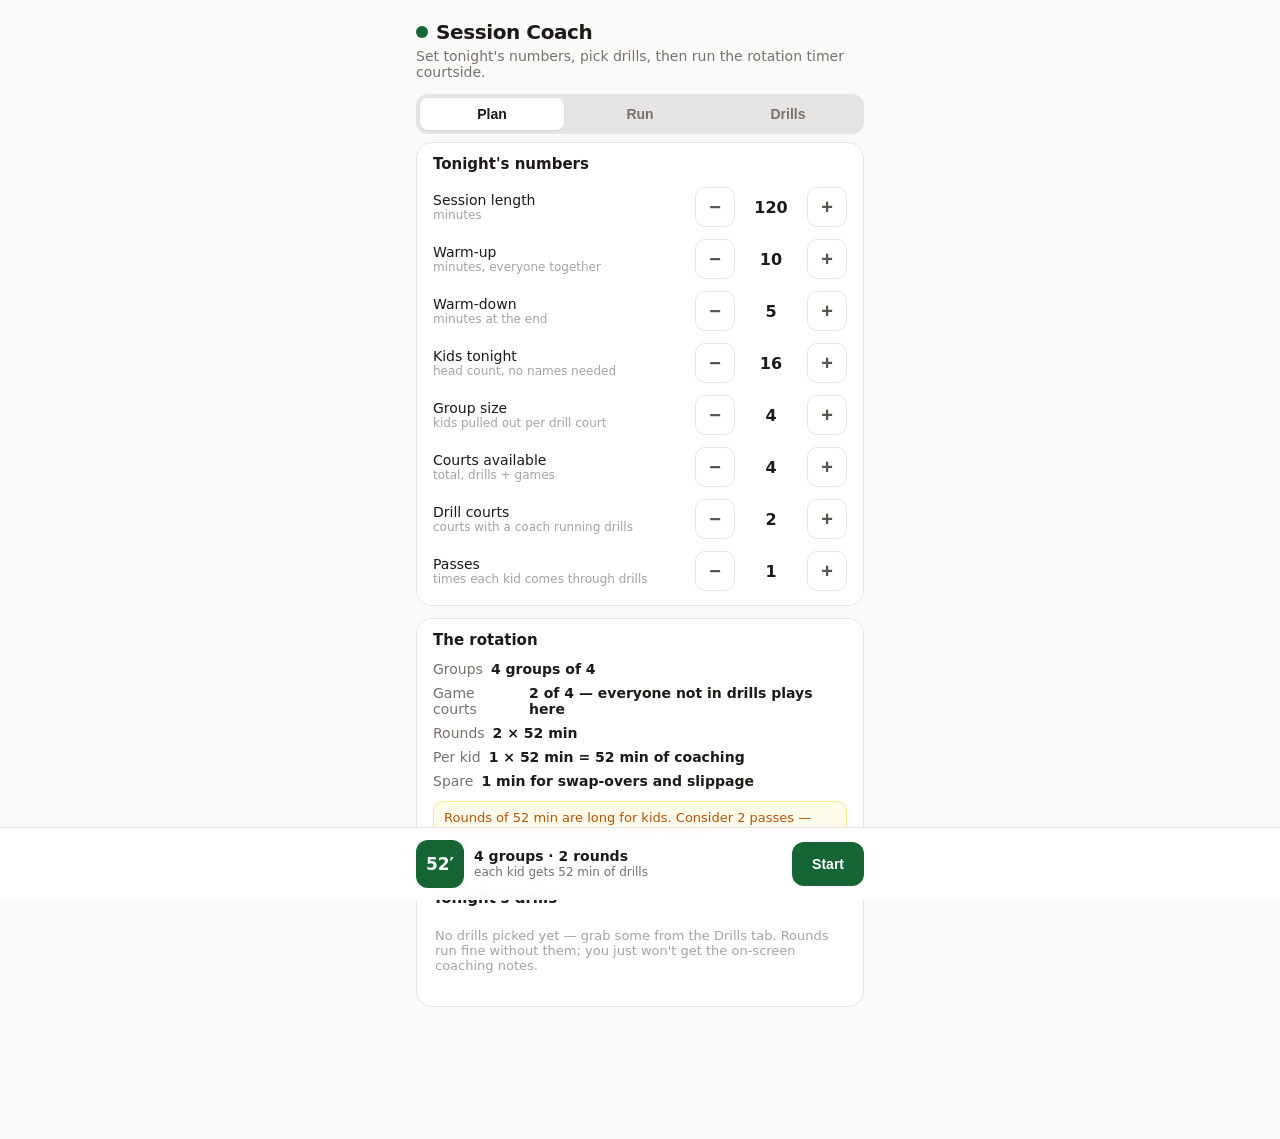
==== coach/index.html @ fec3f11e "Add Session Coach app for planning kids' sessions Rotation maths for pull-out drill courts (configur" ====
<!DOCTYPE html>
<html lang="en">
<head>
<meta charset="UTF-8">
<meta name="viewport" content="width=device-width, initial-scale=1, viewport-fit=cover">
<meta name="theme-color" content="#166534">
<meta name="robots" content="noindex">
<meta name="apple-mobile-web-app-capable" content="yes">
<meta name="mobile-web-app-capable" content="yes">
<meta name="apple-mobile-web-app-title" content="Coach">
<link rel="icon" href="data:image/svg+xml,%3Csvg xmlns='http://www.w3.org/2000/svg' viewBox='0 0 64 64'%3E%3Crect width='64' height='64' rx='14' fill='%23166534'/%3E%3Cpath d='M26 40 L15 12 Q32 4 49 12 L38 40 Q32 43 26 40 Z' fill='white'/%3E%3Cpath d='M29 39 L24 9 M35 39 L40 9' stroke='%23166534' stroke-width='3' fill='none'/%3E%3Crect x='24' y='44' width='16' height='11' rx='5.5' fill='white'/%3E%3C/svg%3E">
<title>Session Coach</title>
<style>
  :root {
    --accent: #166534;
    --bg: #fafaf9;
    --card: #ffffff;
    --line: #e7e5e4;
    --ink: #1c1917;
    --mut: #78716c;
    --faint: #f5f5f4;
  }
  * { box-sizing: border-box; -webkit-tap-highlight-color: transparent; }
  html, body { margin: 0; padding: 0; }
  body {
    background: var(--bg); color: var(--ink);
    font-family: ui-sans-serif, system-ui, -apple-system, "Segoe UI", Roboto, sans-serif;
    padding-bottom: calc(120px + env(safe-area-inset-bottom));
  }
  .wrap { max-width: 480px; margin: 0 auto; }
  header { padding: 20px 16px 8px; }
  h1 { font-size: 20px; font-weight: 700; letter-spacing: -0.02em; margin: 0; display: flex; align-items: center; gap: 8px; }
  h1 .dot { width: 12px; height: 12px; border-radius: 50%; background: var(--accent); }
  .back { margin-left: auto; font-size: 13px; font-weight: 600; color: var(--mut); text-decoration: none; border: 1px solid var(--line); background: #fff; border-radius: 999px; padding: 6px 12px; }
  header p { margin: 4px 0 0; font-size: 14px; color: var(--mut); }
  .tabs { position: sticky; top: 0; z-index: 10; background: var(--bg); padding: 6px 16px 8px; }
  .tabrow { display: grid; grid-template-columns: 1fr 1fr 1fr; gap: 4px; background: #e7e5e4; border-radius: 12px; padding: 4px; }
  .tabrow button { border: 0; background: transparent; padding: 8px; border-radius: 8px; font-size: 14px; font-weight: 600; color: var(--mut); cursor: pointer; }
  .tabrow button.on { background: #fff; color: var(--ink); box-shadow: 0 1px 2px rgba(0,0,0,.08); }
  main { padding: 0 16px; }
  .card { border: 1px solid var(--line); background: var(--card); border-radius: 16px; margin-bottom: 12px; overflow: hidden; }
  .card h2 { font-size: 15px; font-weight: 600; margin: 0; padding: 12px 16px 4px; }
  .steps { padding: 4px 8px 8px; }
  .step { display: flex; align-items: center; gap: 8px; padding: 6px 8px; }
  .step .lab { flex: 1; font-size: 14px; }
  .step .lab small { display: block; font-size: 12px; color: #a8a29e; }
  .step button { width: 40px; height: 40px; border: 1px solid var(--line); background: #fff; border-radius: 10px; font-size: 20px; font-weight: 600; color: #57534e; cursor: pointer; }
  .step button:active { background: var(--faint); }
  .step .val { width: 56px; text-align: center; font-size: 16px; font-weight: 700; font-variant-numeric: tabular-nums; }
  .summary { padding: 4px 16px 14px; }
  .summary .row { display: flex; gap: 8px; padding: 4px 0; font-size: 14px; align-items: baseline; }
  .summary .row span { color: var(--mut); }
  .summary .row b { font-weight: 600; }
  .summary .warn { margin-top: 8px; font-size: 13px; color: #b45309; background: #fffbeb; border: 1px solid #fde68a; border-radius: 10px; padding: 8px 10px; }
  .summary .bad { color: #dc2626; background: #fef2f2; border-color: #fecaca; }
  .tonight { padding: 4px 12px 12px; }
  .titem { display: flex; align-items: center; gap: 8px; border: 1px solid var(--line); border-radius: 12px; padding: 8px 10px; margin-bottom: 6px; background: #fff; }
  .titem .n { flex: 1; min-width: 0; font-size: 14px; font-weight: 500; white-space: nowrap; overflow: hidden; text-overflow: ellipsis; }
  .titem .n small { display: block; font-weight: 400; font-size: 12px; color: #a8a29e; }
  .titem button { width: 34px; height: 34px; border: 1px solid var(--line); background: #fff; border-radius: 8px; color: #57534e; font-size: 14px; cursor: pointer; }
  .titem button.x { color: #dc2626; border-color: #fecaca; }
  .thint { font-size: 13px; color: #a8a29e; padding: 0 6px 8px; }
  .chips { display: flex; gap: 6px; overflow-x: auto; padding: 2px 0 10px; scrollbar-width: none; }
  .chips::-webkit-scrollbar { display: none; }
  .chips button { flex: 0 0 auto; border: 1px solid var(--line); background: #fff; color: var(--mut); border-radius: 999px; padding: 6px 12px; font-size: 13px; font-weight: 600; cursor: pointer; white-space: nowrap; }
  .chips button.on { background: var(--ink); border-color: var(--ink); color: #fff; }
  .drill { border: 1px solid var(--line); background: #fff; border-radius: 16px; margin-bottom: 10px; overflow: hidden; }
  .dhead { display: flex; align-items: center; gap: 10px; padding: 12px; cursor: pointer; }
  .dhead .n { flex: 1; min-width: 0; }
  .dhead .n b { display: block; font-size: 15px; font-weight: 600; }
  .dhead .n small { font-size: 12px; color: #a8a29e; }
  .dhead .add { flex: 0 0 auto; border: 1px solid var(--line); background: #fff; color: #57534e; border-radius: 999px; padding: 7px 12px; font-size: 13px; font-weight: 600; cursor: pointer; }
  .dhead .add.in { background: var(--accent); border-color: var(--accent); color: #fff; }
  .dbody { border-top: 1px solid var(--faint); padding: 10px 14px 14px; font-size: 14px; line-height: 1.4; color: #44403c; }
  .dbody .sec { margin-top: 8px; }
  .dbody .sec b { display: block; font-size: 12px; text-transform: uppercase; letter-spacing: .04em; color: #a8a29e; margin-bottom: 2px; font-weight: 700; }
  .dbody ul { margin: 2px 0 0; padding-left: 18px; }
  .dbody li { margin: 2px 0; }
  .lv { display: inline-flex; gap: 4px; margin-left: 6px; vertical-align: 1px; }
  .lv i { font-style: normal; font-size: 10px; font-weight: 700; color: #fff; background: #a8a29e; border-radius: 4px; padding: 1px 4px; }
  .lv i.B { background: #0369a1; } .lv i.I { background: #b45309; } .lv i.S { background: #15803d; }
  .runcard { border: 1px solid var(--line); background: #fff; border-radius: 20px; padding: 20px 16px; text-align: center; margin-bottom: 12px; }
  .runcard .blab { font-size: 16px; font-weight: 700; }
  .runcard .bsub { font-size: 13px; color: var(--mut); margin-top: 2px; }
  .bigtime { font-size: 72px; font-weight: 700; letter-spacing: -0.03em; font-variant-numeric: tabular-nums; line-height: 1.1; margin: 8px 0 4px; }
  .bigtime.paused { color: #a8a29e; }
  .bigtime.low { color: #dc2626; }
  .bprog { font-size: 13px; color: #a8a29e; }
  .nextup { font-size: 13px; color: var(--mut); border-top: 1px solid var(--faint); margin-top: 12px; padding-top: 10px; }
  .nextup b { font-weight: 600; color: #44403c; }
  .empty { margin-top: 24px; border: 1px dashed #d6d3d1; background: #fff; border-radius: 16px; padding: 40px 16px; text-align: center; }
  .empty p { margin: 0; }
  .empty .b { font-weight: 600; color: #57534e; }
  .empty .s { font-size: 14px; color: #a8a29e; margin-top: 4px; }
  .barwrap { position: fixed; left: 0; right: 0; bottom: 0; z-index: 20; border-top: 1px solid var(--line); background: rgba(255,255,255,.96); backdrop-filter: blur(6px); padding-bottom: env(safe-area-inset-bottom); }
  .bar { max-width: 480px; margin: 0 auto; display: flex; align-items: center; gap: 10px; padding: 12px 16px; }
  .gchip { min-width: 48px; height: 48px; border-radius: 12px; color: #fff; font-size: 17px; font-weight: 700; display: flex; align-items: center; justify-content: center; flex: 0 0 auto; background: #d6d3d1; padding: 0 6px; font-variant-numeric: tabular-nums; }
  .meta { line-height: 1.2; flex: 1; min-width: 0; }
  .meta .l1 { font-size: 14px; font-weight: 600; white-space: nowrap; overflow: hidden; text-overflow: ellipsis; }
  .meta .l2 { font-size: 12px; color: var(--mut); white-space: nowrap; overflow: hidden; text-overflow: ellipsis; }
  .btn { border: 0; border-radius: 12px; font-weight: 700; cursor: pointer; }
  .go { background: var(--accent); color: #fff; padding: 14px 20px; font-size: 14px; flex: 0 0 auto; }
  .go:disabled { opacity: .4; }
  .ctl { border: 1px solid var(--line); background: #fff; color: #57534e; padding: 13px 12px; font-size: 14px; font-weight: 600; flex: 0 0 auto; }
  .ctl.end { color: #dc2626; border-color: #fecaca; }
  .toast { position: fixed; left: 50%; top: 64px; transform: translateX(-50%); background: #1c1917; color: #fff; padding: 8px 16px; border-radius: 999px; font-size: 14px; font-weight: 500; box-shadow: 0 6px 20px rgba(0,0,0,.25); z-index: 30; opacity: 0; transition: opacity .2s; pointer-events: none; }
  .toast.show { opacity: 1; }
  .hidden { display: none !important; }
  @media (prefers-reduced-motion: reduce) { * { transition: none !important; } }
</style>
</head>
<body>
<div class="wrap">
  <header>
    <h1><span class="dot"></span>Session Coach<a class="back hidden" id="backlink" href="../">All apps</a></h1>
    <p>Set tonight's numbers, pick drills, then run the rotation timer courtside.</p>
  </header>

  <div class="tabs">
    <div class="tabrow">
      <button id="tab-plan" class="on" onclick="setTab('plan')">Plan</button>
      <button id="tab-run" onclick="setTab('run')">Run</button>
      <button id="tab-drills" onclick="setTab('drills')">Drills</button>
    </div>
  </div>

  <main id="view-plan">
    <section class="card">
      <h2>Tonight's numbers</h2>
      <div class="steps" id="steps"></div>
    </section>
    <section class="card">
      <h2>The rotation</h2>
      <div class="summary" id="summary"></div>
    </section>
    <section class="card">
      <h2>Tonight's drills</h2>
      <div class="tonight" id="tonight"></div>
    </section>
  </main>

  <main id="view-run" class="hidden"></main>

  <main id="view-drills" class="hidden">
    <div class="chips" id="catchips"></div>
    <div class="chips" id="lvchips"></div>
    <div id="drilllist"></div>
  </main>
</div>

<div class="barwrap"><div class="bar" id="bar"></div></div>
<div class="toast" id="toast"></div>

<script>
// The routine this app plans: some courts are "drill courts" where a coach
// pulls a small group out for focused work; everyone else free-plays on the
// remaining "game courts". Groups rotate through the drill courts until every
// kid has been coached, with warm-up/warm-down bookending the session.
const CATS = {
  warmup: "Warm-up", footwork: "Footwork", strokes: "Strokes",
  net: "Net", serve: "Serving", games: "Games", fun: "Fun"
};
const LEVELS = { B: "Beginner", I: "Improver", S: "Strong" };

// Drill library. min = suggested minutes with one group; lv = which levels it
// suits. Every drill carries an easier/harder variation so the same drill can
// run for a weaker or stronger group — that's the mixed-levels strategy.
const DRILLS = [
  { key:"lines", name:"Court-line runs", cat:"warmup", lv:["B","I","S"], min:5, need:"Nothing",
    setup:"Everyone on the back line, facing the net.",
    run:"Coach calls a line — 'short service line!', 'net!' — kids chassé to touch it and return. Keep the calls coming for 3–4 minutes.",
    pts:["Side-steps, not crossed feet","Stay low with knees bent","Touch the line with your hand"],
    easier:"Jog instead of chassé.", harder:"Racquet in hand; finish every run with a shadow lunge." },
  { key:"scramble", name:"Shuttle scramble", cat:"warmup", lv:["B","I"], min:5, need:"20+ shuttles, one hoop or box per team",
    setup:"Scatter shuttles over the court. Teams of 3–4 in the corners, each with a hoop.",
    run:"On go, kids fetch one shuttle at a time back to their hoop. Most shuttles when the court is empty wins.",
    pts:["Bend the knees to pick up, don't stoop","Quick small steps","Heads up — don't collide"],
    easier:"Fast walking only.", harder:"Carry each shuttle back balanced on the racquet face." },
  { key:"mirror", name:"Mirror moves", cat:"warmup", lv:["B","I","S"], min:5, need:"Nothing",
    setup:"Pairs face each other a couple of metres apart.",
    run:"The leader chassés, lunges and jumps around their space; the partner mirrors everything. 30 seconds, then swap.",
    pts:["Split-step before each move","Stay on the toes","Racquet arm up as if ready"],
    easier:"Side-to-side steps only.", harder:"Add jump-smash and dive-lunge shadows." },
  { key:"keepup", name:"Racquet keep-ups", cat:"warmup", lv:["B","I"], min:4, need:"Shuttle and racquet each",
    setup:"A shuttle and racquet per kid, spread out anywhere.",
    run:"How many keep-ups in 60 seconds? Two attempts, best score counts.",
    pts:["Flat strings facing the ceiling","Soft taps, not hits","Move the feet under the shuttle"],
    easier:"Use a balloon.", harder:"Alternate forehand and backhand faces every tap." },
  { key:"coachsays", name:"Coach says", cat:"warmup", lv:["B"], min:5, need:"Nothing",
    setup:"Everyone spread out facing the coach.",
    run:"Simon-says with badminton actions: split-step, lunge, chassé left, jump-smash shadow. No 'coach says' — anyone who moves is out for 5 star jumps.",
    pts:["Demand quality actions, not token ones","Speed up the calls as they warm up"],
    easier:"No eliminations — just play.", harder:"Chain two actions per call: 'split-step then lunge left'." },

  { key:"corners", name:"Six-corner shadow", cat:"footwork", lv:["I","S"], min:8, need:"Nothing",
    setup:"One kid per half-court standing at their base; coach at the net facing them.",
    run:"Coach points to a corner; kids split-step, travel, shadow the shot and recover to base. Work 30–40 seconds, rest while the next pair goes.",
    pts:["Split-step the moment the coach points","Lunge with the racquet-side leg","Get back to base before the next point"],
    easier:"Front two and back two corners only.", harder:"Faster calls, and a full racquet swing at every corner." },
  { key:"fan", name:"Shuttle fan runs", cat:"footwork", lv:["B","I","S"], min:8, need:"5 shuttles per kid going",
    setup:"Five shuttles spread along the net; kid starts on the back line, centre.",
    run:"Run in, bring one shuttle back to the back line at a time. Time each kid; rest between turns while others go.",
    pts:["Low pick-up with bent knees","Push off hard out of the turn","Pace it — don't die at shuttle three"],
    easier:"Three shuttles.", harder:"Carry each shuttle on the racquet face." },
  { key:"splitstep", name:"Split-step reaction", cat:"footwork", lv:["B","I","S"], min:6, need:"Nothing",
    setup:"Kids in a line along the service line facing the coach.",
    run:"Coach claps, then points left, right or forward. Kids split-step on the clap and push off in the pointed direction, then recover.",
    pts:["Land toes-first with a wide base","Push off the outside foot","Small hop, not a big jump"],
    easier:"Longer pause between clap and point.", harder:"Point a second direction before they finish recovering." },

  { key:"lift", name:"Lunge and lift", cat:"strokes", lv:["B","I"], min:8, need:"Box of shuttles",
    setup:"Coach at the net with shuttles; kid starts mid-court.",
    run:"Coach hand-feeds low at the net; kid lunges, lifts high to the back tram and recovers to base. 8 feeds each, then rotate the group.",
    pts:["Reach with the racquet-side leg","Long swing from knee height up","Recover to base after every shot"],
    easier:"Kid starts closer to the net; feed slower.", harder:"Alternate forehand and backhand net corners." },
  { key:"clear", name:"Overhead clear from feed", cat:"strokes", lv:["I","S"], min:8, need:"Shuttles, 2 cones for the target zone",
    setup:"Coach feeds high from mid-court; kid waits at the back. Cone off a back-tram target zone on the far side.",
    run:"Kid clears each feed into the target zone. 8 each, rotate, count zone hits out loud.",
    pts:["Turn side-on, non-racquet arm up","Hit it high and in front of you","Full follow-through"],
    easier:"Shorter hand feed, target is anywhere past the doubles service line.", harder:"Alternate straight and cross-court clears." },
  { key:"drop", name:"Clear–drop ladder", cat:"strokes", lv:["I","S"], min:8, need:"Shuttles, cones in the front court",
    setup:"Coach feeds high serves; cones mark a front-court target either side.",
    run:"Kid alternates a clear then a drop shot at the cones. 8 feeds each, rotate.",
    pts:["Same preparation for both shots","Slow the strings for the drop","Drop travels down, not flat"],
    easier:"All drops, no alternating.", harder:"Coach calls 'clear' or 'drop' late, after the feed is up." },
  { key:"smash", name:"Smash from feed", cat:"strokes", lv:["I","S"], min:8, need:"Shuttles, 2 cones mid-court",
    setup:"Coach feeds a high mid-court feed; two cones mark the smash target corridor.",
    run:"Kid smashes each feed between the cones, then resets to ready position. 6 each, rotate often — smashing is tiring.",
    pts:["Contact in front of the body","Hit down steeply, not far","Snap and follow through, then racquet back up"],
    easier:"Standing smash from a close, friendly feed.", harder:"Smash, then sprint in to kill a second feed at the net." },
  { key:"drive", name:"Drive rally pairs", cat:"strokes", lv:["I","S"], min:6, need:"A shuttle per pair",
    setup:"Pairs face each other mid-court across the net.",
    run:"Keep a flat drive rally going as long as possible. Best streak out of three attempts wins.",
    pts:["Racquet up between every shot","Short, punchy swing","Strings facing where you want it to go"],
    easier:"Allow a gentle arc over the net.", harder:"Backhand drives only." },

  { key:"hairpin", name:"Tight net shots", cat:"net", lv:["B","I","S"], min:7, need:"Box of shuttles",
    setup:"Kid in the front court; coach feeds loose net shots from the other side.",
    run:"Kid steps in and plays a tight hairpin back over. Score a point if it lands inside the service line. 8 each, rotate.",
    pts:["Relaxed grip, strings slide under the shuttle","Take it as early and high as you can","Lunge in, don't stand and reach"],
    easier:"Let them catch the shuttle on the strings and place it over.", harder:"Alternate straight and cross-court net shots." },
  { key:"netkill", name:"Net-kill reaction", cat:"net", lv:["I","S"], min:6, need:"Box of shuttles",
    setup:"Kid at the net, racquet up; coach flicks loose feeds just above the tape.",
    run:"Kid taps each one down for a kill. 8 each, rotate.",
    pts:["Racquet up before the feed comes","Short tap, no backswing","Don't touch the net — control the follow-through"],
    easier:"Higher, slower feeds.", harder:"Mix in one tight feed that must be hairpinned instead of killed — they have to read it." },
  { key:"triangle", name:"Drop–net–lift triangle", cat:"net", lv:["S"], min:8, need:"A shuttle per pair",
    setup:"Two kids per half-court, one either side of the net.",
    run:"Fixed pattern: A lifts, B drops, A plays a net shot, B lifts, and it repeats the other way. Keep the pattern alive as long as possible.",
    pts:["Recover between every shot","Quality beats speed — keep the pattern alive","Tight net shots, deep lifts"],
    easier:"Coach plays one side of the pattern.", harder:"After six shots the rally goes open — play the point out." },

  { key:"lowserve", name:"Low serve targets", cat:"serve", lv:["B","I","S"], min:7, need:"Shuttles, hoops or cones",
    setup:"Hoops just beyond the short service line in each box.",
    run:"10 backhand low serves each at the hoops. Count hits; rotate servers and shuttle collectors.",
    pts:["Contact below the waist","Push the shuttle, don't hit it","Skim the tape — low beats accurate"],
    easier:"Bigger target zone, forehand serve allowed.", harder:"Coach holds a racquet a hand above the tape — serve under it." },
  { key:"highserve", name:"High serve boxes", cat:"serve", lv:["B","I"], min:7, need:"Shuttles, cones for back boxes",
    setup:"Cone off target boxes in the back trams diagonally opposite the server.",
    run:"10 forehand high serves each into the box. Count hits; rotate.",
    pts:["Relaxed, long swing","Weight moves back foot to front","Shuttle should fall steeply, near the back line"],
    easier:"Target is anywhere behind the doubles service line.", harder:"Back tram only, and alternate which box." },
  { key:"servepressure", name:"Serve and return pressure", cat:"serve", lv:["S"], min:8, need:"Shuttles",
    setup:"Server vs returner on a half-court.",
    run:"Server serves low; returner attacks it; play the point out to a maximum of three shots. Five serves, then swap roles.",
    pts:["Server: mix in the occasional flick to keep them honest","Returner: racquet up, take the serve early","First three shots decide most rallies"],
    easier:"Cooperative returns, no point played.", harder:"Full rally, point counts, first to 5." },

  { key:"kotc", name:"King of the court 2v2", cat:"games", lv:["B","I","S"], min:10, need:"Shuttles",
    setup:"Two pairs on the drill court; coach feeds from the side.",
    run:"Coach feeds a rally in; play the point. Winning pair stays, coach gives the next feed. First pair to 5 points, then re-mix the pairs.",
    pts:["Give each game one focus: 'serve low', 'cover your partner'","Feed to the weaker side sometimes — everyone hits"],
    easier:"Coach feeds friendly, high feeds.", harder:"Losing pair does the next feed as a proper low serve." },
  { key:"attackdef", name:"Attack vs defence 2v2", cat:"games", lv:["I","S"], min:10, need:"Shuttles",
    setup:"One pair attacks, one defends, on the drill court.",
    run:"Attackers may only hit downward or flat; defenders may only lift and block. Coach feeds a lift to start each rally. Swap roles after 5 rallies.",
    pts:["Defenders: low base, wide stance, racquet in front","Attackers: hit steep, not hard","Attackers stay front-and-back, defenders side-by-side"],
    easier:"Attackers start closer to the net; softer feeds.", harder:"A defensive winner counts double." },
  { key:"halfsingles", name:"Half-court singles ladder", cat:"games", lv:["I","S"], min:10, need:"Shuttles",
    setup:"Split the drill court down the middle: two half-court singles games side by side.",
    run:"First to 5. Winners play each other, losers play each other, repeat.",
    pts:["Half-court rewards length — clear deep, drop short","Recover to base between shots"],
    easier:"Rally to 3; serve anywhere.", harder:"Clears and drops only — no smashing on a half court." },
  { key:"targets", name:"Target zone doubles", cat:"games", lv:["B","I","S"], min:10, need:"Shuttles, cones",
    setup:"Normal 2v2 on the drill court, back tram coned off as the bonus zone.",
    run:"Normal scoring, but a shuttle landing in the bonus zone scores 2. First to 7.",
    pts:["Rewards length without saying 'hit it deeper'","Call the bonus shots loudly — kids chase them"],
    easier:"Anywhere behind the doubles service line counts.", harder:"Net kills also score 2 — length or kill, nothing in between." },

  { key:"battleship", name:"Shuttle battleship", cat:"fun", lv:["B","I"], min:8, need:"8 shuttle tubes or tall cones, shuttles",
    setup:"Each team stands 4 tubes upright on their back tram — their ships.",
    run:"Teams take turns serving high; knock over all the enemy ships to win.",
    pts:["It's high-serve practice in disguise — long relaxed swing","Serve from behind the service line, proper technique or it doesn't count"],
    easier:"Throw the shuttle instead of serving.", harder:"Must serve from inside the service box, backhand serves score double." },
  { key:"aroundworld", name:"Around the world", cat:"fun", lv:["B","I","S"], min:8, need:"Box of shuttles",
    setup:"Kids queue at one side; coach feeds from the other side of the net.",
    run:"Each kid hits one shot then sprints to the back of the queue. Miss and you lose a life; three lives each, last kid standing wins.",
    pts:["Get back in the queue fast — the drill punishes ball-watching","Watch the feed early, split-step before it"],
    easier:"Friendly feeds, unlimited lives, just keep it flowing.", harder:"Two shuttles in play at once." }
];

const SETKEY = "badminton-coach-settings-v1";
const PLANKEY = "badminton-coach-plan-v1";
const RUNKEY = "badminton-coach-run-v1";

// S = the numbers the maths runs on. Steppers below edit these.
const DEFAULTS = { len:120, wu:10, wd:5, kids:16, group:4, courts:4, coached:2, passes:1 };
const FIELDS = [
  { k:"len", lab:"Session length", sub:"minutes", step:5, min:30, max:240 },
  { k:"wu", lab:"Warm-up", sub:"minutes, everyone together", step:5, min:0, max:30 },
  { k:"wd", lab:"Warm-down", sub:"minutes at the end", step:5, min:0, max:30 },
  { k:"kids", lab:"Kids tonight", sub:"head count, no names needed", step:1, min:2, max:60 },
  { k:"group", lab:"Group size", sub:"kids pulled out per drill court", step:1, min:2, max:8 },
  { k:"courts", lab:"Courts available", sub:"total, drills + games", step:1, min:1, max:8 },
  { k:"coached", lab:"Drill courts", sub:"courts with a coach running drills", step:1, min:1, max:6 },
  { k:"passes", lab:"Passes", sub:"times each kid comes through drills", step:1, min:1, max:4 }
];

let S = { ...DEFAULTS };
try { const s = JSON.parse(localStorage.getItem(SETKEY)); if (s && typeof s === "object") FIELDS.forEach(f => { if (Number.isInteger(s[f.k])) S[f.k] = Math.min(f.max, Math.max(f.min, s[f.k])); }); } catch {}
let plan = [];
try { const p = JSON.parse(localStorage.getItem(PLANKEY)); if (Array.isArray(p)) plan = p.filter(k => DRILLS.some(d => d.key === k)); } catch {}
let run = null;          // { tl:[{label,sub,mins,drill}], i, endsAt, paused, remaining }
let catFilter = "all", lvFilter = "all", expandedDrill = null;
let audio = null, wakeLock = null;

function persistS() { try { localStorage.setItem(SETKEY, JSON.stringify(S)); } catch {} }
function persistPlan() { try { localStorage.setItem(PLANKEY, JSON.stringify(plan)); } catch {} }
function persistRun() { try { run ? localStorage.setItem(RUNKEY, JSON.stringify(run)) : localStorage.removeItem(RUNKEY); } catch {} }
function toast(msg) {
  const t = document.getElementById("toast");
  t.textContent = msg; t.classList.add("show");
  clearTimeout(toast._t); toast._t = setTimeout(() => t.classList.remove("show"), 1600);
}

// The rotation maths. Everything on the Plan tab derives from this.
function calc() {
  const groups = Math.ceil(S.kids / S.group);
  const lastGroup = S.kids - (groups - 1) * S.group;
  const roundsPerPass = Math.ceil(groups / Math.min(S.coached, groups));
  const totalRounds = roundsPerPass * S.passes;
  const drillTime = S.len - S.wu - S.wd;
  const slot = Math.floor(drillTime / totalRounds);
  const spare = drillTime - slot * totalRounds;
  const lastRoundCourts = groups - (roundsPerPass - 1) * Math.min(S.coached, groups);
  return { groups, lastGroup, roundsPerPass, totalRounds, drillTime, slot, spare, lastRoundCourts,
           valid: drillTime > 0 && slot >= 1 };
}

function setTab(tab) {
  ["plan","run","drills"].forEach(t => {
    document.getElementById("tab-"+t).classList.toggle("on", t===tab);
    document.getElementById("view-"+t).classList.toggle("hidden", t!==tab);
  });
  setTab.current = tab;
  if (tab === "plan") renderPlan();
  if (tab === "run") renderRun();
  if (tab === "drills") renderDrills();
  renderBar();
}
setTab.current = "plan";

function adjust(k, dir) {
  const f = FIELDS.find(x => x.k === k);
  S[k] = Math.min(f.max, Math.max(f.min, S[k] + dir * f.step));
  // Can't coach on more courts than exist.
  if (S.coached > S.courts) S.coached = S.courts;
  persistS(); renderPlan(); renderBar();
}

function renderPlan() {
  document.getElementById("steps").innerHTML = FIELDS.map(f => `
    <div class="step">
      <div class="lab">${f.lab}<small>${f.sub}</small></div>
      <button onclick="adjust('${f.k}',-1)" aria-label="decrease">−</button>
      <div class="val">${S[f.k]}</div>
      <button onclick="adjust('${f.k}',1)" aria-label="increase">+</button>
    </div>`).join("");

  const c = calc();
  const groupsTxt = c.lastGroup === S.group || c.groups === 1
    ? `${c.groups} group${c.groups===1?"":"s"} of ${Math.min(S.group, S.kids)}`
    : `${c.groups} groups of ${S.group} (last one has ${c.lastGroup})`;
  const rows = [
    ["Groups", groupsTxt],
    ["Game courts", `${Math.max(0, S.courts - S.coached)} of ${S.courts} — everyone not in drills plays here`],
    ["Rounds", `${c.totalRounds} × ${c.valid ? c.slot : "–"} min ${S.passes>1 ? `(${S.passes} passes of ${c.roundsPerPass})` : ""}`],
    ["Per kid", c.valid ? `${S.passes} × ${c.slot} min = ${S.passes*c.slot} min of coaching` : "–"],
    ["Spare", c.valid ? `${c.spare} min for swap-overs and slippage` : "–"]
  ];
  let warn = "";
  if (!c.valid) warn = `<div class="warn bad">No time left for drills — the warm-up and warm-down don't fit in ${S.len} minutes with ${c.totalRounds} rounds.</div>`;
  else if (c.slot < 6) warn = `<div class="warn">Rounds of ${c.slot} min are very short. Fewer passes, fewer groups, or a shorter warm-up would give each group more time.</div>`;
  else if (c.slot > 20 && S.passes === 1) warn = `<div class="warn">Rounds of ${c.slot} min are long for kids. Consider 2 passes — each kid comes through twice for ${Math.floor(c.drillTime/(c.roundsPerPass*2))} min.</div>`;
  if (c.valid && c.lastRoundCourts < Math.min(S.coached, c.groups)) warn += `<div class="warn">The last round of each pass only fills ${c.lastRoundCourts} of ${S.coached} drill courts — a coach gets a breather.</div>`;

  document.getElementById("summary").innerHTML =
    rows.map(r => `<div class="row"><span>${r[0]}</span><b>${r[1]}</b></div>`).join("") + warn;

  const t = document.getElementById("tonight");
  if (!plan.length) {
    t.innerHTML = `<p class="thint">No drills picked yet — grab some from the Drills tab. Rounds run fine without them; you just won't get the on-screen coaching notes.</p>`;
  } else {
    t.innerHTML = plan.map((k, i) => {
      const d = DRILLS.find(x => x.key === k);
      return `<div class="titem">
        <div class="n">${d.name}<small>${CATS[d.cat]} · suits ${d.lv.map(l=>LEVELS[l]).join(", ")}</small></div>
        ${i>0?`<button onclick="moveDrill(${i},-1)" aria-label="move up">↑</button>`:""}
        ${i<plan.length-1?`<button onclick="moveDrill(${i},1)" aria-label="move down">↓</button>`:""}
        <button class="x" onclick="removeDrill(${i})" aria-label="remove">✕</button>
      </div>`;
    }).join("") + `<p class="thint">Rounds are split across these in order — with ${plan.length} drill${plan.length===1?"":"s"} over ${c.totalRounds} rounds, coaches switch drill partway through the night.</p>`;
  }
}

function addDrill(key) {
  const i = plan.indexOf(key);
  if (i >= 0) { plan.splice(i, 1); toast("Removed from tonight"); }
  else { plan.push(key); toast("Added to tonight"); }
  persistPlan(); renderDrills(); renderBar();
}
function removeDrill(i) { plan.splice(i, 1); persistPlan(); renderPlan(); renderBar(); }
function moveDrill(i, dir) {
  const j = i + dir;
  [plan[i], plan[j]] = [plan[j], plan[i]];
  persistPlan(); renderPlan();
}

function renderDrills() {
  const cats = ["all", ...Object.keys(CATS)];
  document.getElementById("catchips").innerHTML = cats.map(c =>
    `<button class="${catFilter===c?"on":""}" onclick="setFilter('cat','${c}')">${c==="all"?"All types":CATS[c]}</button>`).join("");
  const lvs = ["all", ...Object.keys(LEVELS)];
  document.getElementById("lvchips").innerHTML = lvs.map(l =>
    `<button class="${lvFilter===l?"on":""}" onclick="setFilter('lv','${l}')">${l==="all"?"All levels":LEVELS[l]}</button>`).join("");

  const list = DRILLS.filter(d =>
    (catFilter==="all" || d.cat===catFilter) && (lvFilter==="all" || d.lv.includes(lvFilter)));
  document.getElementById("drilllist").innerHTML = list.length ? list.map(d => {
    const inPlan = plan.includes(d.key);
    const ex = expandedDrill === d.key;
    return `<div class="drill">
      <div class="dhead" onclick="toggleDrill('${d.key}')">
        <div class="n">
          <b>${d.name}<span class="lv">${d.lv.map(l=>`<i class="${l}">${l}</i>`).join("")}</span></b>
          <small>${CATS[d.cat]} · ~${d.min} min</small>
        </div>
        <button class="add ${inPlan?"in":""}" onclick="event.stopPropagation();addDrill('${d.key}')">${inPlan?"✓ Tonight":"+ Add"}</button>
      </div>
      ${ex ? `<div class="dbody">
        <div class="sec"><b>Needs</b>${d.need}</div>
        <div class="sec"><b>Setup</b>${d.setup}</div>
        <div class="sec"><b>Run it</b>${d.run}</div>
        <div class="sec"><b>Coaching points</b><ul>${d.pts.map(p=>`<li>${p}</li>`).join("")}</ul></div>
        <div class="sec"><b>Easier</b>${d.easier}</div>
        <div class="sec"><b>Harder</b>${d.harder}</div>
      </div>` : ""}
    </div>`;
  }).join("") : `<div class="empty"><p class="b">Nothing matches those filters</p><p class="s">Try a different type or level.</p></div>`;
}
function setFilter(which, v) {
  if (which === "cat") catFilter = v; else lvFilter = v;
  renderDrills();
}
function toggleDrill(k) { expandedDrill = expandedDrill === k ? null : k; renderDrills(); }

// ---- Run mode ----

function buildTimeline() {
  const c = calc();
  const tl = [];
  if (S.wu > 0) tl.push({ label:"Warm-up", sub:"Everyone together", mins:S.wu, drill:null });
  for (let r = 0; r < c.totalRounds; r++) {
    const drill = plan.length ? plan[Math.floor(r * plan.length / c.totalRounds)] : null;
    const pass = S.passes > 1 ? ` · pass ${Math.floor(r / c.roundsPerPass) + 1}` : "";
    tl.push({
      label:`Drill round ${r+1} of ${c.totalRounds}`,
      sub:`Pull ${S.group} kids per drill court${pass} · rest play on game courts`,
      mins:c.slot, drill
    });
  }
  if (S.wd > 0) tl.push({ label:"Warm-down", sub:"Everyone together — stretch, collect shuttles, pack up", mins:S.wd, drill:null });
  return tl;
}

function start() {
  const c = calc();
  if (!c.valid) { toast("Fix the timings first — see the Plan tab"); return; }
  const tl = buildTimeline();
  run = { tl, i:0, endsAt: Date.now() + tl[0].mins*60000, paused:false, remaining:null };
  persistRun();
  initAudio(); requestWake();
  setTab("run");
}
function initAudio() {
  try { audio = audio || new (window.AudioContext || window.webkitAudioContext)(); audio.resume(); } catch {}
}
function chime(n) {
  try {
    if (!audio) return;
    for (let i = 0; i < n; i++) {
      const o = audio.createOscillator(), g = audio.createGain();
      o.connect(g); g.connect(audio.destination);
      o.frequency.value = 880;
      const t = audio.currentTime + i*0.35;
      g.gain.setValueAtTime(0.0001, t);
      g.gain.exponentialRampToValueAtTime(0.4, t+0.02);
      g.gain.exponentialRampToValueAtTime(0.0001, t+0.3);
      o.start(t); o.stop(t+0.32);
    }
  } catch {}
  try { navigator.vibrate && navigator.vibrate([200,100,200]); } catch {}
}
async function requestWake() {
  try { wakeLock = await navigator.wakeLock.request("screen"); } catch {}
}
function releaseWake() {
  try { wakeLock && wakeLock.release(); } catch {} wakeLock = null;
}
document.addEventListener("visibilitychange", () => {
  if (document.visibilityState === "visible" && run) requestWake();
});

function tick() {
  if (!run || run.paused) return;
  const rem = run.endsAt - Date.now();
  if (rem <= 0) {
    chime(2);
    advance(true);
  } else {
    updateClock(rem);
  }
}
setInterval(tick, 250);

function advance(auto) {
  if (!run) return;
  if (!auto) chime(1);
  // Carry a small overrun into the next block so the session still ends on time.
  const overrun = auto ? Math.min(0, run.endsAt - Date.now()) : 0;
  run.i++;
  if (run.i >= run.tl.length) { finish(); return; }
  run.endsAt = Date.now() + run.tl[run.i].mins*60000 + overrun;
  run.paused = false; run.remaining = null;
  persistRun();
  if (setTab.current !== "run") toast(`Now: ${run.tl[run.i].label}`);
  renderRun(); renderBar();
}
function plusMin() {
  if (!run) return;
  if (run.paused) run.remaining += 60000; else run.endsAt += 60000;
  persistRun(); tickNow();
}
function pauseResume() {
  if (!run) return;
  if (run.paused) { run.endsAt = Date.now() + run.remaining; run.paused = false; run.remaining = null; }
  else { run.remaining = Math.max(0, run.endsAt - Date.now()); run.paused = true; }
  persistRun(); renderRun(); renderBar();
}
function endSession() {
  if (!run) return;
  if (!confirm("End the session?")) return;
  finish();
}
function finish() {
  chime(3);
  run = null; persistRun(); releaseWake();
  renderRun(); renderBar();
  toast("Session done — good work");
}
function tickNow() {
  if (!run) return;
  updateClock(run.paused ? run.remaining : run.endsAt - Date.now());
}
function updateClock(ms) {
  const el = document.getElementById("bigtime");
  const sec = Math.max(0, Math.ceil(ms/1000));
  const txt = `${Math.floor(sec/60)}:${String(sec%60).padStart(2,"0")}`;
  if (el) {
    el.textContent = txt;
    el.classList.toggle("low", sec <= 30 && !run.paused);
    el.classList.toggle("paused", !!run.paused);
  }
  const mini = document.getElementById("minitime");
  if (mini) mini.textContent = txt;
}

function renderRun() {
  const el = document.getElementById("view-run");
  if (!run) {
    el.innerHTML = `<div class="empty"><p class="b">No session running</p><p class="s">Set tonight's numbers on the Plan tab and press Start.</p></div>`;
    return;
  }
  const b = run.tl[run.i];
  const next = run.tl[run.i+1];
  const d = b.drill ? DRILLS.find(x => x.key === b.drill) : null;
  el.innerHTML = `
    <div class="runcard">
      <div class="blab">${b.label}</div>
      <div class="bsub">${b.sub}</div>
      <div class="bigtime" id="bigtime">–:––</div>
      <div class="bprog">Block ${run.i+1} of ${run.tl.length}</div>
      <div class="nextup">${next ? `Next: <b>${next.label}</b>${next.drill ? ` — ${DRILLS.find(x=>x.key===next.drill).name}` : ""}` : "Last block — home time after this"}</div>
    </div>
    ${d ? `<div class="drill">
      <div class="dhead" style="cursor:default">
        <div class="n"><b>${d.name}<span class="lv">${d.lv.map(l=>`<i class="${l}">${l}</i>`).join("")}</span></b><small>${CATS[d.cat]} · needs: ${d.need}</small></div>
      </div>
      <div class="dbody">
        <div class="sec"><b>Run it</b>${d.run}</div>
        <div class="sec"><b>Coaching points</b><ul>${d.pts.map(p=>`<li>${p}</li>`).join("")}</ul></div>
        <div class="sec"><b>Easier group</b>${d.easier}</div>
        <div class="sec"><b>Stronger group</b>${d.harder}</div>
      </div>
    </div>` : ""}`;
  tickNow();
}

function renderBar() {
  const bar = document.getElementById("bar");
  if (run) {
    bar.innerHTML = `
      <div class="gchip" id="minitime" style="background:${run.paused ? "#a8a29e" : "var(--accent)"}">–:––</div>
      <div class="meta">
        <div class="l1">${run.tl[run.i].label}</div>
        <div class="l2">Block ${run.i+1}/${run.tl.length}</div>
      </div>
      <button class="btn ctl" onclick="pauseResume()">${run.paused ? "Resume" : "Pause"}</button>
      <button class="btn ctl" onclick="plusMin()">+1</button>
      <button class="btn ctl" onclick="advance(false)">Skip</button>
      <button class="btn ctl end" onclick="endSession()">End</button>`;
    tickNow();
  } else {
    const c = calc();
    bar.innerHTML = `
      <div class="gchip" style="background:${c.valid ? "var(--accent)" : "#d6d3d1"}">${c.valid ? c.slot+"′" : "–"}</div>
      <div class="meta">
        <div class="l1">${c.groups} group${c.groups===1?"":"s"} · ${c.totalRounds} round${c.totalRounds===1?"":"s"}</div>
        <div class="l2">${c.valid ? `each kid gets ${S.passes*c.slot} min of drills` : "timings don't fit"}</div>
      </div>
      <button class="btn go" onclick="start()" ${c.valid ? "" : "disabled"}>Start</button>`;
  }
}

// Resume a session that was running when the page was closed or refreshed.
function restoreRun() {
  let r = null;
  try { r = JSON.parse(localStorage.getItem(RUNKEY)); } catch {}
  if (!r || !Array.isArray(r.tl) || !Number.isInteger(r.i) || r.i < 0 || r.i >= r.tl.length) return;
  if (r.paused && Number.isFinite(r.remaining)) { run = r; return; }
  if (!Number.isFinite(r.endsAt)) return;
  // Roll expired blocks forward so the clock lines up with real time.
  while (r.endsAt <= Date.now()) {
    r.i++;
    if (r.i >= r.tl.length) { localStorage.removeItem(RUNKEY); return; }
    r.endsAt += r.tl[r.i].mins*60000;
  }
  run = r;
}

// Show the hub back link only on browsers that have visited the landing page.
try { if (localStorage.getItem("badminton-hub-v1")) document.getElementById("backlink").classList.remove("hidden"); } catch {}

restoreRun();
if (run) { requestWake(); setTab("run"); } else { renderPlan(); renderBar(); }
</script>
</body>
</html>
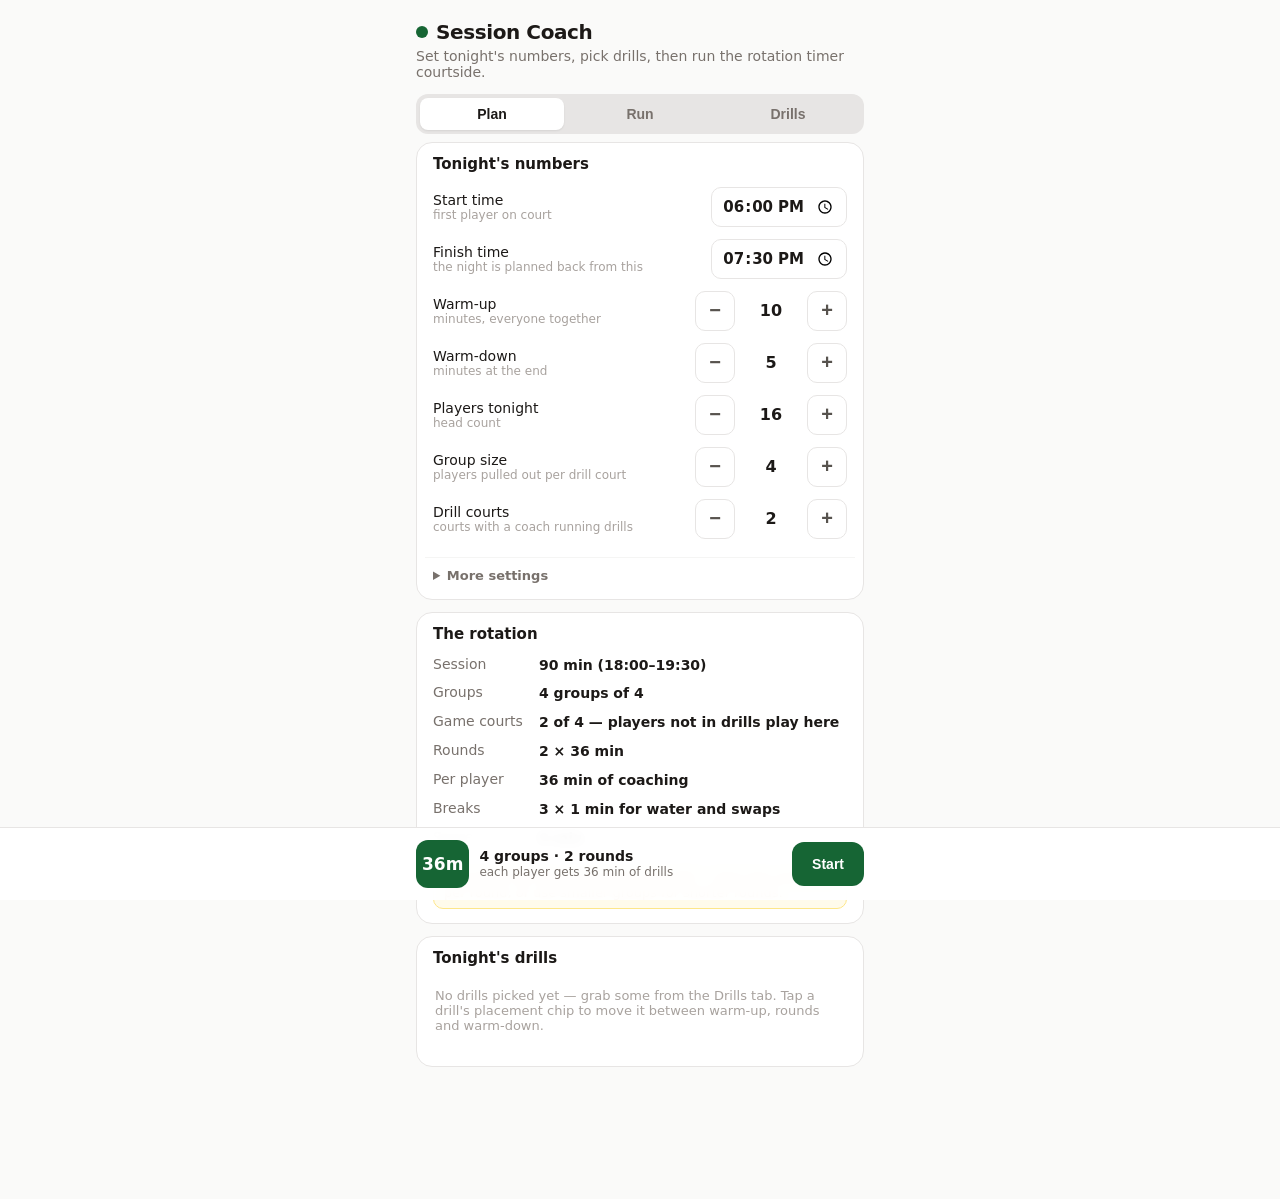
==== commit b639db15: "Anchor sessions to a finish time with elastic rounds and drill placement - Rounds no longer auto-adv" ====
--- a/coach/index.html
+++ b/coach/index.html
@@ -47,17 +47,23 @@
   .step button { width: 40px; height: 40px; border: 1px solid var(--line); background: #fff; border-radius: 10px; font-size: 20px; font-weight: 600; color: #57534e; cursor: pointer; }
   .step button:active { background: var(--faint); }
   .step .val { width: 56px; text-align: center; font-size: 16px; font-weight: 700; font-variant-numeric: tabular-nums; }
+  .step input[type="time"] { border: 1px solid var(--line); background: #fff; border-radius: 10px; padding: 8px 10px; font: inherit; font-size: 15px; font-weight: 700; color: var(--ink); }
+  details.more { border-top: 1px solid var(--faint); margin: 4px 8px 8px; padding: 0 0 2px; }
+  details.more summary { cursor: pointer; font-size: 13px; font-weight: 600; color: var(--mut); padding: 10px 8px 6px; list-style-position: inside; }
   .summary { padding: 4px 16px 14px; }
-  .summary .row { display: flex; gap: 8px; padding: 4px 0; font-size: 14px; align-items: baseline; }
+  .summary .row { display: grid; grid-template-columns: 96px 1fr; gap: 10px; padding: 5px 0; font-size: 14px; }
   .summary .row span { color: var(--mut); }
-  .summary .row b { font-weight: 600; }
+  .summary .row b { font-weight: 600; line-height: 1.35; }
   .summary .warn { margin-top: 8px; font-size: 13px; color: #b45309; background: #fffbeb; border: 1px solid #fde68a; border-radius: 10px; padding: 8px 10px; }
   .summary .bad { color: #dc2626; background: #fef2f2; border-color: #fecaca; }
   .tonight { padding: 4px 12px 12px; }
-  .titem { display: flex; align-items: center; gap: 8px; border: 1px solid var(--line); border-radius: 12px; padding: 8px 10px; margin-bottom: 6px; background: #fff; }
-  .titem .n { flex: 1; min-width: 0; font-size: 14px; font-weight: 500; white-space: nowrap; overflow: hidden; text-overflow: ellipsis; }
+  .theader { font-size: 12px; font-weight: 700; text-transform: uppercase; letter-spacing: .04em; color: #a8a29e; margin: 10px 6px 6px; }
+  .twrap { border: 1px solid var(--line); border-radius: 12px; margin-bottom: 6px; background: #fff; overflow: hidden; }
+  .titem { display: flex; align-items: center; gap: 6px; padding: 8px 10px; }
+  .titem .place { flex: 0 0 auto; width: 56px; border: 1px solid var(--line); background: var(--faint); color: #57534e; border-radius: 8px; padding: 7px 0; font-size: 11px; font-weight: 700; cursor: pointer; }
+  .titem .n { flex: 1; min-width: 0; font-size: 14px; font-weight: 500; white-space: nowrap; overflow: hidden; text-overflow: ellipsis; cursor: pointer; }
   .titem .n small { display: block; font-weight: 400; font-size: 12px; color: #a8a29e; }
-  .titem button { width: 34px; height: 34px; border: 1px solid var(--line); background: #fff; border-radius: 8px; color: #57534e; font-size: 14px; cursor: pointer; }
+  .titem button.mv, .titem button.x { width: 34px; height: 34px; border: 1px solid var(--line); background: #fff; border-radius: 8px; color: #57534e; font-size: 14px; cursor: pointer; flex: 0 0 auto; }
   .titem button.x { color: #dc2626; border-color: #fecaca; }
   .thint { font-size: 13px; color: #a8a29e; padding: 0 6px 8px; }
   .chips { display: flex; gap: 6px; overflow-x: auto; padding: 2px 0 10px; scrollbar-width: none; }
@@ -84,10 +90,13 @@
   .runcard .bsub { font-size: 13px; color: var(--mut); margin-top: 2px; }
   .bigtime { font-size: 72px; font-weight: 700; letter-spacing: -0.03em; font-variant-numeric: tabular-nums; line-height: 1.1; margin: 8px 0 4px; }
   .bigtime.paused { color: #a8a29e; }
-  .bigtime.low { color: #dc2626; }
+  .bigtime.low { color: #b45309; }
+  .bigtime.over { color: #dc2626; }
   .bprog { font-size: 13px; color: #a8a29e; }
+  .overhint { margin-top: 8px; font-size: 13px; font-weight: 600; color: #dc2626; }
   .nextup { font-size: 13px; color: var(--mut); border-top: 1px solid var(--faint); margin-top: 12px; padding-top: 10px; }
   .nextup b { font-weight: 600; color: #44403c; }
+  .cutbtn { display: block; width: 100%; border: 1px solid var(--line); background: #fff; color: #57534e; border-radius: 12px; padding: 12px; font-size: 14px; font-weight: 600; margin-bottom: 12px; }
   .empty { margin-top: 24px; border: 1px dashed #d6d3d1; background: #fff; border-radius: 16px; padding: 40px 16px; text-align: center; }
   .empty p { margin: 0; }
   .empty .b { font-weight: 600; color: #57534e; }
@@ -128,6 +137,10 @@
     <section class="card">
       <h2>Tonight's numbers</h2>
       <div class="steps" id="steps"></div>
+      <details class="more">
+        <summary>More settings</summary>
+        <div class="steps" id="extras"></div>
+      </details>
     </section>
     <section class="card">
       <h2>The rotation</h2>
@@ -155,7 +168,10 @@
 // The routine this app plans: some courts are "drill courts" where a coach
 // pulls a small group out for focused work; everyone else free-plays on the
 // remaining "game courts". Groups rotate through the drill courts until every
-// kid has been coached, with warm-up/warm-down bookending the session.
+// player has been coached. Warm-up and warm-down bookend the session and can
+// carry whole-group drills. The night is anchored to a finish clock time:
+// when a round starts, the time left is redistributed across the remaining
+// rounds, so interruptions shorten rounds instead of overrunning the hall.
 const CATS = {
   warmup: "Warm-up", footwork: "Footwork", strokes: "Strokes",
   net: "Net", serve: "Serving", games: "Games", fun: "Fun"
@@ -168,12 +184,12 @@
 const DRILLS = [
   { key:"lines", name:"Court-line runs", cat:"warmup", lv:["B","I","S"], min:5, need:"Nothing",
     setup:"Everyone on the back line, facing the net.",
-    run:"Coach calls a line — 'short service line!', 'net!' — kids chassé to touch it and return. Keep the calls coming for 3–4 minutes.",
+    run:"Coach calls a line — 'short service line!', 'net!' — players chassé to touch it and return. Keep the calls coming for 3–4 minutes.",
     pts:["Side-steps, not crossed feet","Stay low with knees bent","Touch the line with your hand"],
     easier:"Jog instead of chassé.", harder:"Racquet in hand; finish every run with a shadow lunge." },
   { key:"scramble", name:"Shuttle scramble", cat:"warmup", lv:["B","I"], min:5, need:"20+ shuttles, one hoop or box per team",
     setup:"Scatter shuttles over the court. Teams of 3–4 in the corners, each with a hoop.",
-    run:"On go, kids fetch one shuttle at a time back to their hoop. Most shuttles when the court is empty wins.",
+    run:"On go, players fetch one shuttle at a time back to their hoop. Most shuttles when the court is empty wins.",
     pts:["Bend the knees to pick up, don't stoop","Quick small steps","Heads up — don't collide"],
     easier:"Fast walking only.", harder:"Carry each shuttle back balanced on the racquet face." },
   { key:"mirror", name:"Mirror moves", cat:"warmup", lv:["B","I","S"], min:5, need:"Nothing",
@@ -182,7 +198,7 @@
     pts:["Split-step before each move","Stay on the toes","Racquet arm up as if ready"],
     easier:"Side-to-side steps only.", harder:"Add jump-smash and dive-lunge shadows." },
   { key:"keepup", name:"Racquet keep-ups", cat:"warmup", lv:["B","I"], min:4, need:"Shuttle and racquet each",
-    setup:"A shuttle and racquet per kid, spread out anywhere.",
+    setup:"A shuttle and racquet per player, spread out anywhere.",
     run:"How many keep-ups in 60 seconds? Two attempts, best score counts.",
     pts:["Flat strings facing the ceiling","Soft taps, not hits","Move the feet under the shuttle"],
     easier:"Use a balloon.", harder:"Alternate forehand and backhand faces every tap." },
@@ -193,39 +209,39 @@
     easier:"No eliminations — just play.", harder:"Chain two actions per call: 'split-step then lunge left'." },
 
   { key:"corners", name:"Six-corner shadow", cat:"footwork", lv:["I","S"], min:8, need:"Nothing",
-    setup:"One kid per half-court standing at their base; coach at the net facing them.",
-    run:"Coach points to a corner; kids split-step, travel, shadow the shot and recover to base. Work 30–40 seconds, rest while the next pair goes.",
+    setup:"One player per half-court standing at their base; coach at the net facing them.",
+    run:"Coach points to a corner; players split-step, travel, shadow the shot and recover to base. Work 30–40 seconds, rest while the next pair goes.",
     pts:["Split-step the moment the coach points","Lunge with the racquet-side leg","Get back to base before the next point"],
     easier:"Front two and back two corners only.", harder:"Faster calls, and a full racquet swing at every corner." },
-  { key:"fan", name:"Shuttle fan runs", cat:"footwork", lv:["B","I","S"], min:8, need:"5 shuttles per kid going",
-    setup:"Five shuttles spread along the net; kid starts on the back line, centre.",
-    run:"Run in, bring one shuttle back to the back line at a time. Time each kid; rest between turns while others go.",
+  { key:"fan", name:"Shuttle fan runs", cat:"footwork", lv:["B","I","S"], min:8, need:"5 shuttles per player going",
+    setup:"Five shuttles spread along the net; player starts on the back line, centre.",
+    run:"Run in, bring one shuttle back to the back line at a time. Time each player; rest between turns while others go.",
     pts:["Low pick-up with bent knees","Push off hard out of the turn","Pace it — don't die at shuttle three"],
     easier:"Three shuttles.", harder:"Carry each shuttle on the racquet face." },
   { key:"splitstep", name:"Split-step reaction", cat:"footwork", lv:["B","I","S"], min:6, need:"Nothing",
-    setup:"Kids in a line along the service line facing the coach.",
-    run:"Coach claps, then points left, right or forward. Kids split-step on the clap and push off in the pointed direction, then recover.",
+    setup:"Players in a line along the service line facing the coach.",
+    run:"Coach claps, then points left, right or forward. Players split-step on the clap and push off in the pointed direction, then recover.",
     pts:["Land toes-first with a wide base","Push off the outside foot","Small hop, not a big jump"],
     easier:"Longer pause between clap and point.", harder:"Point a second direction before they finish recovering." },
 
   { key:"lift", name:"Lunge and lift", cat:"strokes", lv:["B","I"], min:8, need:"Box of shuttles",
-    setup:"Coach at the net with shuttles; kid starts mid-court.",
-    run:"Coach hand-feeds low at the net; kid lunges, lifts high to the back tram and recovers to base. 8 feeds each, then rotate the group.",
+    setup:"Coach at the net with shuttles; player starts mid-court.",
+    run:"Coach hand-feeds low at the net; player lunges, lifts high to the back tram and recovers to base. 8 feeds each, then rotate the group.",
     pts:["Reach with the racquet-side leg","Long swing from knee height up","Recover to base after every shot"],
-    easier:"Kid starts closer to the net; feed slower.", harder:"Alternate forehand and backhand net corners." },
+    easier:"Player starts closer to the net; feed slower.", harder:"Alternate forehand and backhand net corners." },
   { key:"clear", name:"Overhead clear from feed", cat:"strokes", lv:["I","S"], min:8, need:"Shuttles, 2 cones for the target zone",
-    setup:"Coach feeds high from mid-court; kid waits at the back. Cone off a back-tram target zone on the far side.",
-    run:"Kid clears each feed into the target zone. 8 each, rotate, count zone hits out loud.",
+    setup:"Coach feeds high from mid-court; player waits at the back. Cone off a back-tram target zone on the far side.",
+    run:"Player clears each feed into the target zone. 8 each, rotate, count zone hits out loud.",
     pts:["Turn side-on, non-racquet arm up","Hit it high and in front of you","Full follow-through"],
     easier:"Shorter hand feed, target is anywhere past the doubles service line.", harder:"Alternate straight and cross-court clears." },
   { key:"drop", name:"Clear–drop ladder", cat:"strokes", lv:["I","S"], min:8, need:"Shuttles, cones in the front court",
     setup:"Coach feeds high serves; cones mark a front-court target either side.",
-    run:"Kid alternates a clear then a drop shot at the cones. 8 feeds each, rotate.",
+    run:"Player alternates a clear then a drop shot at the cones. 8 feeds each, rotate.",
     pts:["Same preparation for both shots","Slow the strings for the drop","Drop travels down, not flat"],
     easier:"All drops, no alternating.", harder:"Coach calls 'clear' or 'drop' late, after the feed is up." },
   { key:"smash", name:"Smash from feed", cat:"strokes", lv:["I","S"], min:8, need:"Shuttles, 2 cones mid-court",
     setup:"Coach feeds a high mid-court feed; two cones mark the smash target corridor.",
-    run:"Kid smashes each feed between the cones, then resets to ready position. 6 each, rotate often — smashing is tiring.",
+    run:"Player smashes each feed between the cones, then resets to ready position. 6 each, rotate often — smashing is tiring.",
     pts:["Contact in front of the body","Hit down steeply, not far","Snap and follow through, then racquet back up"],
     easier:"Standing smash from a close, friendly feed.", harder:"Smash, then sprint in to kill a second feed at the net." },
   { key:"drive", name:"Drive rally pairs", cat:"strokes", lv:["I","S"], min:6, need:"A shuttle per pair",
@@ -235,17 +251,17 @@
     easier:"Allow a gentle arc over the net.", harder:"Backhand drives only." },
 
   { key:"hairpin", name:"Tight net shots", cat:"net", lv:["B","I","S"], min:7, need:"Box of shuttles",
-    setup:"Kid in the front court; coach feeds loose net shots from the other side.",
-    run:"Kid steps in and plays a tight hairpin back over. Score a point if it lands inside the service line. 8 each, rotate.",
+    setup:"Player in the front court; coach feeds loose net shots from the other side.",
+    run:"Player steps in and plays a tight hairpin back over. Score a point if it lands inside the service line. 8 each, rotate.",
     pts:["Relaxed grip, strings slide under the shuttle","Take it as early and high as you can","Lunge in, don't stand and reach"],
     easier:"Let them catch the shuttle on the strings and place it over.", harder:"Alternate straight and cross-court net shots." },
   { key:"netkill", name:"Net-kill reaction", cat:"net", lv:["I","S"], min:6, need:"Box of shuttles",
-    setup:"Kid at the net, racquet up; coach flicks loose feeds just above the tape.",
-    run:"Kid taps each one down for a kill. 8 each, rotate.",
+    setup:"Player at the net, racquet up; coach flicks loose feeds just above the tape.",
+    run:"Player taps each one down for a kill. 8 each, rotate.",
     pts:["Racquet up before the feed comes","Short tap, no backswing","Don't touch the net — control the follow-through"],
     easier:"Higher, slower feeds.", harder:"Mix in one tight feed that must be hairpinned instead of killed — they have to read it." },
   { key:"triangle", name:"Drop–net–lift triangle", cat:"net", lv:["S"], min:8, need:"A shuttle per pair",
-    setup:"Two kids per half-court, one either side of the net.",
+    setup:"Two players per half-court, one either side of the net.",
     run:"Fixed pattern: A lifts, B drops, A plays a net shot, B lifts, and it repeats the other way. Keep the pattern alive as long as possible.",
     pts:["Recover between every shot","Quality beats speed — keep the pattern alive","Tight net shots, deep lifts"],
     easier:"Coach plays one side of the pattern.", harder:"After six shots the rally goes open — play the point out." },
@@ -284,7 +300,7 @@
   { key:"targets", name:"Target zone doubles", cat:"games", lv:["B","I","S"], min:10, need:"Shuttles, cones",
     setup:"Normal 2v2 on the drill court, back tram coned off as the bonus zone.",
     run:"Normal scoring, but a shuttle landing in the bonus zone scores 2. First to 7.",
-    pts:["Rewards length without saying 'hit it deeper'","Call the bonus shots loudly — kids chase them"],
+    pts:["Rewards length without saying 'hit it deeper'","Call the bonus shots loudly — players chase them"],
     easier:"Anywhere behind the doubles service line counts.", harder:"Net kills also score 2 — length or kill, nothing in between." },
 
   { key:"battleship", name:"Shuttle battleship", cat:"fun", lv:["B","I"], min:8, need:"8 shuttle tubes or tall cones, shuttles",
@@ -293,35 +309,77 @@
     pts:["It's high-serve practice in disguise — long relaxed swing","Serve from behind the service line, proper technique or it doesn't count"],
     easier:"Throw the shuttle instead of serving.", harder:"Must serve from inside the service box, backhand serves score double." },
   { key:"aroundworld", name:"Around the world", cat:"fun", lv:["B","I","S"], min:8, need:"Box of shuttles",
-    setup:"Kids queue at one side; coach feeds from the other side of the net.",
-    run:"Each kid hits one shot then sprints to the back of the queue. Miss and you lose a life; three lives each, last kid standing wins.",
+    setup:"Players queue at one side; coach feeds from the other side of the net.",
+    run:"Each player hits one shot then sprints to the back of the queue. Miss and you lose a life; three lives each, last player standing wins.",
     pts:["Get back in the queue fast — the drill punishes ball-watching","Watch the feed early, split-step before it"],
     easier:"Friendly feeds, unlimited lives, just keep it flowing.", harder:"Two shuttles in play at once." }
 ];
 
-const SETKEY = "badminton-coach-settings-v1";
-const PLANKEY = "badminton-coach-plan-v1";
-const RUNKEY = "badminton-coach-run-v1";
-
-// S = the numbers the maths runs on. Steppers below edit these.
-const DEFAULTS = { len:120, wu:10, wd:5, kids:16, group:4, courts:4, coached:2, passes:1 };
+const SETKEY = "badminton-coach-settings-v2";
+const PLANKEY = "badminton-coach-plan-v2";
+const RUNKEY = "badminton-coach-run-v2";
+
+// S = the numbers the maths runs on. Steppers and time inputs edit these.
+const DEFAULTS = { start:"18:00", finish:"19:30", wu:10, wd:5, players:16, group:4, courts:4, coached:2, grace:1 };
 const FIELDS = [
-  { k:"len", lab:"Session length", sub:"minutes", step:5, min:30, max:240 },
   { k:"wu", lab:"Warm-up", sub:"minutes, everyone together", step:5, min:0, max:30 },
   { k:"wd", lab:"Warm-down", sub:"minutes at the end", step:5, min:0, max:30 },
-  { k:"kids", lab:"Kids tonight", sub:"head count, no names needed", step:1, min:2, max:60 },
-  { k:"group", lab:"Group size", sub:"kids pulled out per drill court", step:1, min:2, max:8 },
+  { k:"players", lab:"Players tonight", sub:"head count", step:1, min:2, max:60 },
+  { k:"group", lab:"Group size", sub:"players pulled out per drill court", step:1, min:2, max:8 },
+  { k:"coached", lab:"Drill courts", sub:"courts with a coach running drills", step:1, min:1, max:6 }
+];
+const EXTRAS = [
   { k:"courts", lab:"Courts available", sub:"total, drills + games", step:1, min:1, max:8 },
-  { k:"coached", lab:"Drill courts", sub:"courts with a coach running drills", step:1, min:1, max:6 },
-  { k:"passes", lab:"Passes", sub:"times each kid comes through drills", step:1, min:1, max:4 }
+  { k:"grace", lab:"Water break", sub:"minutes between rounds", step:1, min:0, max:5 }
 ];
+const ALLFIELDS = FIELDS.concat(EXTRAS);
+const PLACES = [["start","Warm-up — everyone"],["rounds","Drill rounds"],["end","Warm-down — everyone"]];
+
+function parseHM(s) {
+  const m = /^(\d{1,2}):(\d{2})$/.exec(s || "");
+  if (!m) return null;
+  const h = +m[1], mm = +m[2];
+  return (h < 24 && mm < 60) ? h*60 + mm : null;
+}
+function fmtHM(mins) { return `${String(Math.floor(mins/60)).padStart(2,"0")}:${String(mins%60).padStart(2,"0")}`; }
 
 let S = { ...DEFAULTS };
-try { const s = JSON.parse(localStorage.getItem(SETKEY)); if (s && typeof s === "object") FIELDS.forEach(f => { if (Number.isInteger(s[f.k])) S[f.k] = Math.min(f.max, Math.max(f.min, s[f.k])); }); } catch {}
+try {
+  let s = JSON.parse(localStorage.getItem(SETKEY));
+  if (!s) {
+    // Migrate v1 settings: kids -> players, session length -> finish time.
+    const old = JSON.parse(localStorage.getItem("badminton-coach-settings-v1"));
+    if (old && typeof old === "object") {
+      s = { ...old, players: old.kids };
+      if (Number.isInteger(old.len)) s.finish = fmtHM(18*60 + old.len);
+    }
+  }
+  if (s && typeof s === "object") {
+    ALLFIELDS.forEach(f => { if (Number.isInteger(s[f.k])) S[f.k] = Math.min(f.max, Math.max(f.min, s[f.k])); });
+    if (parseHM(s.start) != null) S.start = s.start;
+    if (parseHM(s.finish) != null) S.finish = s.finish;
+  }
+} catch {}
+if (S.coached > S.courts) S.coached = S.courts;
+
+// plan = tonight's drills: [{k, place}] where place is start|rounds|end.
 let plan = [];
-try { const p = JSON.parse(localStorage.getItem(PLANKEY)); if (Array.isArray(p)) plan = p.filter(k => DRILLS.some(d => d.key === k)); } catch {}
-let run = null;          // { tl:[{label,sub,mins,drill}], i, endsAt, paused, remaining }
-let catFilter = "all", lvFilter = "all", expandedDrill = null;
+try {
+  let p = JSON.parse(localStorage.getItem(PLANKEY));
+  if (!p) {
+    const old = JSON.parse(localStorage.getItem("badminton-coach-plan-v1"));
+    if (Array.isArray(old)) p = old.map(k => ({ k, place: defaultPlace(k) }));
+  }
+  if (Array.isArray(p)) plan = p.filter(x => x && typeof x === "object" &&
+    DRILLS.some(d => d.key === x.k) && ["start","rounds","end"].includes(x.place));
+} catch {}
+function defaultPlace(key) {
+  const d = DRILLS.find(x => x.key === key);
+  return d && d.cat === "warmup" ? "start" : "rounds";
+}
+
+let run = null;   // { seq, i, endsAt, sessionEnd, paused, remaining }
+let catFilter = "all", lvFilter = "all", expandedDrill = null, expandedTonight = null;
 let audio = null, wakeLock = null;
 
 function persistS() { try { localStorage.setItem(SETKEY, JSON.stringify(S)); } catch {} }
@@ -335,16 +393,21 @@
 
 // The rotation maths. Everything on the Plan tab derives from this.
 function calc() {
-  const groups = Math.ceil(S.kids / S.group);
-  const lastGroup = S.kids - (groups - 1) * S.group;
-  const roundsPerPass = Math.ceil(groups / Math.min(S.coached, groups));
-  const totalRounds = roundsPerPass * S.passes;
-  const drillTime = S.len - S.wu - S.wd;
-  const slot = Math.floor(drillTime / totalRounds);
-  const spare = drillTime - slot * totalRounds;
-  const lastRoundCourts = groups - (roundsPerPass - 1) * Math.min(S.coached, groups);
-  return { groups, lastGroup, roundsPerPass, totalRounds, drillTime, slot, spare, lastRoundCourts,
-           valid: drillTime > 0 && slot >= 1 };
+  const startM = parseHM(S.start), finishM = parseHM(S.finish);
+  const len = (startM != null && finishM != null) ? finishM - startM : 0;
+  const groups = Math.ceil(S.players / S.group);
+  const lastGroup = S.players - (groups - 1) * S.group;
+  const courtsUsed = Math.min(S.coached, groups);
+  const rounds = Math.ceil(groups / courtsUsed);
+  // One water/swap break before each round (except a round that opens the
+  // night) and one before the warm-down.
+  const graceCount = Math.max(0, rounds - (S.wu > 0 ? 0 : 1)) + (S.wd > 0 ? 1 : 0);
+  const drillTime = len - S.wu - S.wd - graceCount * S.grace;
+  const slot = Math.floor(drillTime / rounds);
+  const spare = drillTime - slot * rounds;
+  const lastRoundCourts = groups - (rounds - 1) * courtsUsed;
+  return { len, groups, lastGroup, courtsUsed, rounds, graceCount, drillTime, slot, spare, lastRoundCourts,
+           valid: len > 0 && drillTime > 0 && slot >= 1 };
 }
 
 function setTab(tab) {
@@ -361,70 +424,125 @@
 setTab.current = "plan";
 
 function adjust(k, dir) {
-  const f = FIELDS.find(x => x.k === k);
+  const f = ALLFIELDS.find(x => x.k === k);
   S[k] = Math.min(f.max, Math.max(f.min, S[k] + dir * f.step));
   // Can't coach on more courts than exist.
   if (S.coached > S.courts) S.coached = S.courts;
   persistS(); renderPlan(); renderBar();
 }
+function setTime(k, v) {
+  if (parseHM(v) == null) return;
+  S[k] = v;
+  persistS(); renderPlan(); renderBar();
+}
+
+function stepRow(f) {
+  return `<div class="step">
+    <div class="lab">${f.lab}<small>${f.sub}</small></div>
+    <button onclick="adjust('${f.k}',-1)" aria-label="decrease">−</button>
+    <div class="val">${S[f.k]}</div>
+    <button onclick="adjust('${f.k}',1)" aria-label="increase">+</button>
+  </div>`;
+}
 
 function renderPlan() {
-  document.getElementById("steps").innerHTML = FIELDS.map(f => `
+  document.getElementById("steps").innerHTML = `
     <div class="step">
-      <div class="lab">${f.lab}<small>${f.sub}</small></div>
-      <button onclick="adjust('${f.k}',-1)" aria-label="decrease">−</button>
-      <div class="val">${S[f.k]}</div>
-      <button onclick="adjust('${f.k}',1)" aria-label="increase">+</button>
-    </div>`).join("");
+      <div class="lab">Start time<small>first player on court</small></div>
+      <input type="time" value="${S.start}" onchange="setTime('start',this.value)">
+    </div>
+    <div class="step">
+      <div class="lab">Finish time<small>the night is planned back from this</small></div>
+      <input type="time" value="${S.finish}" onchange="setTime('finish',this.value)">
+    </div>` + FIELDS.map(stepRow).join("");
+  document.getElementById("extras").innerHTML = EXTRAS.map(stepRow).join("");
 
   const c = calc();
   const groupsTxt = c.lastGroup === S.group || c.groups === 1
-    ? `${c.groups} group${c.groups===1?"":"s"} of ${Math.min(S.group, S.kids)}`
+    ? `${c.groups} group${c.groups===1?"":"s"} of ${Math.min(S.group, S.players)}`
     : `${c.groups} groups of ${S.group} (last one has ${c.lastGroup})`;
   const rows = [
+    ["Session", c.len > 0 ? `${c.len} min (${S.start}–${S.finish})` : "finish must be after the start"],
     ["Groups", groupsTxt],
-    ["Game courts", `${Math.max(0, S.courts - S.coached)} of ${S.courts} — everyone not in drills plays here`],
-    ["Rounds", `${c.totalRounds} × ${c.valid ? c.slot : "–"} min ${S.passes>1 ? `(${S.passes} passes of ${c.roundsPerPass})` : ""}`],
-    ["Per kid", c.valid ? `${S.passes} × ${c.slot} min = ${S.passes*c.slot} min of coaching` : "–"],
-    ["Spare", c.valid ? `${c.spare} min for swap-overs and slippage` : "–"]
+    ["Game courts", `${Math.max(0, S.courts - S.coached)} of ${S.courts} — players not in drills play here`],
+    ["Rounds", `${c.rounds} × ${c.valid ? c.slot : "–"} min`],
+    ["Per player", c.valid ? `${c.slot} min of coaching` : "–"],
+    ["Breaks", S.grace > 0 ? `${c.graceCount} × ${S.grace} min for water and swaps` : "none"],
+    ["Spare", c.valid ? `${c.spare} min` : "–"]
   ];
   let warn = "";
-  if (!c.valid) warn = `<div class="warn bad">No time left for drills — the warm-up and warm-down don't fit in ${S.len} minutes with ${c.totalRounds} rounds.</div>`;
-  else if (c.slot < 6) warn = `<div class="warn">Rounds of ${c.slot} min are very short. Fewer passes, fewer groups, or a shorter warm-up would give each group more time.</div>`;
-  else if (c.slot > 20 && S.passes === 1) warn = `<div class="warn">Rounds of ${c.slot} min are long for kids. Consider 2 passes — each kid comes through twice for ${Math.floor(c.drillTime/(c.roundsPerPass*2))} min.</div>`;
-  if (c.valid && c.lastRoundCourts < Math.min(S.coached, c.groups)) warn += `<div class="warn">The last round of each pass only fills ${c.lastRoundCourts} of ${S.coached} drill courts — a coach gets a breather.</div>`;
-
+  if (c.len <= 0) warn = `<div class="warn bad">Finish time must be after the start time.</div>`;
+  else if (!c.valid) warn = `<div class="warn bad">No time left for drills — warm-up, warm-down and breaks don't fit in ${c.len} minutes with ${c.rounds} rounds.</div>`;
+  else if (c.slot < 6) warn = `<div class="warn">Rounds of ${c.slot} min are very short. Bigger groups, another drill court, or a shorter warm-up would give each group more time.</div>`;
+  else if (c.slot > 20) warn = `<div class="warn">Rounds of ${c.slot} min are long for one drill — plan two activities per round, or use smaller groups for shorter rounds.</div>`;
+  if (c.valid && c.lastRoundCourts < c.courtsUsed) warn += `<div class="warn">The last round only fills ${c.lastRoundCourts} of ${S.coached} drill courts — a coach gets a breather.</div>`;
+  if (plan.some(p => p.place === "start") && S.wu === 0) warn += `<div class="warn">Warm-up drills are planned but the warm-up is 0 minutes — they won't run.</div>`;
+  if (plan.some(p => p.place === "end") && S.wd === 0) warn += `<div class="warn">Warm-down drills are planned but the warm-down is 0 minutes — they won't run.</div>`;
   document.getElementById("summary").innerHTML =
     rows.map(r => `<div class="row"><span>${r[0]}</span><b>${r[1]}</b></div>`).join("") + warn;
 
   const t = document.getElementById("tonight");
   if (!plan.length) {
-    t.innerHTML = `<p class="thint">No drills picked yet — grab some from the Drills tab. Rounds run fine without them; you just won't get the on-screen coaching notes.</p>`;
+    t.innerHTML = `<p class="thint">No drills picked yet — grab some from the Drills tab. Tap a drill's placement chip to move it between warm-up, rounds and warm-down.</p>`;
   } else {
-    t.innerHTML = plan.map((k, i) => {
-      const d = DRILLS.find(x => x.key === k);
-      return `<div class="titem">
-        <div class="n">${d.name}<small>${CATS[d.cat]} · suits ${d.lv.map(l=>LEVELS[l]).join(", ")}</small></div>
-        ${i>0?`<button onclick="moveDrill(${i},-1)" aria-label="move up">↑</button>`:""}
-        ${i<plan.length-1?`<button onclick="moveDrill(${i},1)" aria-label="move down">↓</button>`:""}
-        <button class="x" onclick="removeDrill(${i})" aria-label="remove">✕</button>
-      </div>`;
-    }).join("") + `<p class="thint">Rounds are split across these in order — with ${plan.length} drill${plan.length===1?"":"s"} over ${c.totalRounds} rounds, coaches switch drill partway through the night.</p>`;
-  }
+    const nR = plan.filter(p => p.place === "rounds").length;
+    t.innerHTML = PLACES.map(([pl, heading]) => {
+      const items = plan.map((p, i) => ({ p, i })).filter(x => x.p.place === pl);
+      if (!items.length) return "";
+      return `<div class="theader">${heading}</div>` + items.map((x, pos) => {
+        const d = DRILLS.find(dd => dd.key === x.p.k);
+        return `<div class="twrap">
+          <div class="titem">
+            <button class="place" onclick="cyclePlace(${x.i})">${pl==="start"?"Start":pl==="rounds"?"Rounds":"End"}</button>
+            <div class="n" onclick="toggleTonight('${d.key}')">${d.name}<small>${CATS[d.cat]} · tap for details</small></div>
+            ${pos>0?`<button class="mv" onclick="movePlan(${x.i},-1)" aria-label="move up">↑</button>`:""}
+            ${pos<items.length-1?`<button class="mv" onclick="movePlan(${x.i},1)" aria-label="move down">↓</button>`:""}
+            <button class="x" onclick="removeDrill(${x.i})" aria-label="remove">✕</button>
+          </div>
+          ${expandedTonight === d.key ? drillBody(d) : ""}
+        </div>`;
+      }).join("");
+    }).join("") + `<p class="thint">${nR
+      ? `Rounds are split across the ${nR} round drill${nR===1?"":"s"} in order. Tap the chip to move a drill; warm-up/warm-down time splits evenly across their drills.`
+      : `No drills placed in the rounds yet — tap a chip to move one there.`}</p>`;
+  }
+}
+
+function drillBody(d) {
+  return `<div class="dbody">
+    <div class="sec"><b>Needs</b>${d.need}</div>
+    <div class="sec"><b>Setup</b>${d.setup}</div>
+    <div class="sec"><b>Run it</b>${d.run}</div>
+    <div class="sec"><b>Coaching points</b><ul>${d.pts.map(p=>`<li>${p}</li>`).join("")}</ul></div>
+    <div class="sec"><b>Easier</b>${d.easier}</div>
+    <div class="sec"><b>Harder</b>${d.harder}</div>
+  </div>`;
 }
 
 function addDrill(key) {
-  const i = plan.indexOf(key);
+  const i = plan.findIndex(p => p.k === key);
   if (i >= 0) { plan.splice(i, 1); toast("Removed from tonight"); }
-  else { plan.push(key); toast("Added to tonight"); }
-  persistPlan(); renderDrills(); renderBar();
-}
-function removeDrill(i) { plan.splice(i, 1); persistPlan(); renderPlan(); renderBar(); }
-function moveDrill(i, dir) {
-  const j = i + dir;
+  else {
+    const place = defaultPlace(key);
+    plan.push({ k: key, place });
+    toast(place === "start" ? "Added to warm-up" : "Added to rounds");
+  }
+  persistPlan(); renderDrills();
+}
+function removeDrill(i) { plan.splice(i, 1); persistPlan(); renderPlan(); }
+function cyclePlace(i) {
+  const order = ["start","rounds","end"];
+  plan[i].place = order[(order.indexOf(plan[i].place) + 1) % order.length];
+  persistPlan(); renderPlan();
+}
+function movePlan(i, dir) {
+  const idxs = plan.map((x, j) => x.place === plan[i].place ? j : -1).filter(j => j >= 0);
+  const j = idxs[idxs.indexOf(i) + dir];
+  if (j == null) return;
   [plan[i], plan[j]] = [plan[j], plan[i]];
   persistPlan(); renderPlan();
 }
+function toggleTonight(k) { expandedTonight = expandedTonight === k ? null : k; renderPlan(); }
 
 function renderDrills() {
   const cats = ["all", ...Object.keys(CATS)];
@@ -437,8 +555,7 @@
   const list = DRILLS.filter(d =>
     (catFilter==="all" || d.cat===catFilter) && (lvFilter==="all" || d.lv.includes(lvFilter)));
   document.getElementById("drilllist").innerHTML = list.length ? list.map(d => {
-    const inPlan = plan.includes(d.key);
-    const ex = expandedDrill === d.key;
+    const inPlan = plan.some(p => p.k === d.key);
     return `<div class="drill">
       <div class="dhead" onclick="toggleDrill('${d.key}')">
         <div class="n">
@@ -447,14 +564,7 @@
         </div>
         <button class="add ${inPlan?"in":""}" onclick="event.stopPropagation();addDrill('${d.key}')">${inPlan?"✓ Tonight":"+ Add"}</button>
       </div>
-      ${ex ? `<div class="dbody">
-        <div class="sec"><b>Needs</b>${d.need}</div>
-        <div class="sec"><b>Setup</b>${d.setup}</div>
-        <div class="sec"><b>Run it</b>${d.run}</div>
-        <div class="sec"><b>Coaching points</b><ul>${d.pts.map(p=>`<li>${p}</li>`).join("")}</ul></div>
-        <div class="sec"><b>Easier</b>${d.easier}</div>
-        <div class="sec"><b>Harder</b>${d.harder}</div>
-      </div>` : ""}
+      ${expandedDrill === d.key ? drillBody(d) : ""}
     </div>`;
   }).join("") : `<div class="empty"><p class="b">Nothing matches those filters</p><p class="s">Try a different type or level.</p></div>`;
 }
@@ -465,40 +575,96 @@
 function toggleDrill(k) { expandedDrill = expandedDrill === k ? null : k; renderDrills(); }
 
 // ---- Run mode ----
-
-function buildTimeline() {
+// Blocks: open/close carry fixed seconds; grace auto-advances; rounds are
+// elastic — their length is computed when they start, from the time left
+// until the session's finish clock time.
+
+function splitBudget(mins, n) {
+  const total = mins * 60, per = Math.floor(total / n);
+  return Array.from({ length: n }, (_, i) => i === n - 1 ? total - per * (n - 1) : per);
+}
+
+function buildSeq() {
   const c = calc();
-  const tl = [];
-  if (S.wu > 0) tl.push({ label:"Warm-up", sub:"Everyone together", mins:S.wu, drill:null });
-  for (let r = 0; r < c.totalRounds; r++) {
-    const drill = plan.length ? plan[Math.floor(r * plan.length / c.totalRounds)] : null;
-    const pass = S.passes > 1 ? ` · pass ${Math.floor(r / c.roundsPerPass) + 1}` : "";
-    tl.push({
-      label:`Drill round ${r+1} of ${c.totalRounds}`,
-      sub:`Pull ${S.group} kids per drill court${pass} · rest play on game courts`,
-      mins:c.slot, drill
-    });
-  }
-  if (S.wd > 0) tl.push({ label:"Warm-down", sub:"Everyone together — stretch, collect shuttles, pack up", mins:S.wd, drill:null });
-  return tl;
+  const seq = [];
+  const startDrills = plan.filter(p => p.place === "start");
+  const endDrills = plan.filter(p => p.place === "end");
+  const roundDrills = plan.filter(p => p.place === "rounds");
+  if (S.wu > 0) {
+    if (startDrills.length) {
+      const secs = splitBudget(S.wu, startDrills.length);
+      startDrills.forEach((p, i) => seq.push({ type:"open", label:"Warm-up", sub:"Everyone together", secs:secs[i], drill:p.k }));
+    } else {
+      seq.push({ type:"open", label:"Warm-up", sub:"Everyone together", secs:S.wu*60, drill:null });
+    }
+  }
+  for (let r = 0; r < c.rounds; r++) {
+    if (S.grace > 0 && seq.length) seq.push({ type:"grace" });
+    seq.push({ type:"round", drill: roundDrills.length ? roundDrills[Math.floor(r * roundDrills.length / c.rounds)].k : null });
+  }
+  if (S.wd > 0) {
+    if (S.grace > 0) seq.push({ type:"grace" });
+    if (endDrills.length) {
+      const secs = splitBudget(S.wd, endDrills.length);
+      endDrills.forEach((p, i) => seq.push({ type:"close", label:"Warm-down", sub: i === endDrills.length-1 ? "Then stretch and pack up" : "Everyone together", secs:secs[i], drill:p.k }));
+    } else {
+      seq.push({ type:"close", label:"Warm-down", sub:"Everyone together — stretch, collect shuttles, pack up", secs:S.wd*60, drill:null });
+    }
+  }
+  return seq;
 }
 
 function start() {
   const c = calc();
   if (!c.valid) { toast("Fix the timings first — see the Plan tab"); return; }
-  const tl = buildTimeline();
-  run = { tl, i:0, endsAt: Date.now() + tl[0].mins*60000, paused:false, remaining:null };
-  persistRun();
+  const fin = parseHM(S.finish);
+  const d = new Date(); d.setHours(Math.floor(fin/60), fin%60, 0, 0);
+  let sessionEnd = d.getTime();
+  if (sessionEnd <= Date.now()) {
+    sessionEnd = Date.now() + c.len*60000;
+    toast("Finish time already passed — running the planned length instead");
+  }
+  run = { seq: buildSeq(), i:0, endsAt:0, sessionEnd, paused:false, remaining:null };
   initAudio(); requestWake();
+  enterBlock(0);
   setTab("run");
 }
+
+function roundSlotMs(i, now) {
+  const roundsLeft = run.seq.slice(i).filter(b => b.type === "round").length;
+  const after = run.seq.slice(i + 1);
+  const graceLeft = after.filter(b => b.type === "grace").length;
+  const fixedLeft = after.reduce((a, b) => a + (b.secs || 0), 0) * 1000;
+  const avail = run.sessionEnd - now - fixedLeft - graceLeft * S.grace * 60000;
+  return Math.max(60000, Math.floor(avail / roundsLeft));
+}
+
+function enterBlock(i) {
+  run.i = i;
+  const b = run.seq[i];
+  const now = Date.now();
+  if (b.type === "grace") run.endsAt = now + S.grace * 60000;
+  else if (b.type === "round") run.endsAt = now + roundSlotMs(i, now);
+  else run.endsAt = now + b.secs * 1000;
+  b.chimed = false;
+  run.paused = false; run.remaining = null;
+  persistRun(); renderRun(); renderBar();
+}
+
+function nextBlock() {
+  if (!run) return;
+  chime(1);
+  if (run.i + 1 >= run.seq.length) { finish(); return; }
+  enterBlock(run.i + 1);
+  if (setTab.current !== "run") toast(`Now: ${blockInfo(run.i).label}`);
+}
+
 function initAudio() {
   try { audio = audio || new (window.AudioContext || window.webkitAudioContext)(); audio.resume(); } catch {}
 }
 function chime(n) {
   try {
-    if (!audio) return;
-    for (let i = 0; i < n; i++) {
+    if (audio) for (let i = 0; i < n; i++) {
       const o = audio.createOscillator(), g = audio.createGain();
       o.connect(g); g.connect(audio.destination);
       o.frequency.value = 880;
@@ -523,39 +689,36 @@
 
 function tick() {
   if (!run || run.paused) return;
+  const b = run.seq[run.i];
   const rem = run.endsAt - Date.now();
-  if (rem <= 0) {
+  if (rem <= 0 && b.type === "grace") {
+    // Breaks advance themselves; everything else waits for the coach.
     chime(2);
-    advance(true);
-  } else {
-    updateClock(rem);
-  }
+    if (run.i + 1 >= run.seq.length) finish();
+    else enterBlock(run.i + 1);
+    return;
+  }
+  if (rem <= 0 && !b.chimed) { b.chimed = true; chime(2); persistRun(); }
+  updateClock(rem);
 }
 setInterval(tick, 250);
 
-function advance(auto) {
-  if (!run) return;
-  if (!auto) chime(1);
-  // Carry a small overrun into the next block so the session still ends on time.
-  const overrun = auto ? Math.min(0, run.endsAt - Date.now()) : 0;
-  run.i++;
-  if (run.i >= run.tl.length) { finish(); return; }
-  run.endsAt = Date.now() + run.tl[run.i].mins*60000 + overrun;
-  run.paused = false; run.remaining = null;
-  persistRun();
-  if (setTab.current !== "run") toast(`Now: ${run.tl[run.i].label}`);
-  renderRun(); renderBar();
-}
-function plusMin() {
-  if (!run) return;
-  if (run.paused) run.remaining += 60000; else run.endsAt += 60000;
-  persistRun(); tickNow();
-}
 function pauseResume() {
   if (!run) return;
   if (run.paused) { run.endsAt = Date.now() + run.remaining; run.paused = false; run.remaining = null; }
-  else { run.remaining = Math.max(0, run.endsAt - Date.now()); run.paused = true; }
+  else { run.remaining = run.endsAt - Date.now(); run.paused = true; }
   persistRun(); renderRun(); renderBar();
+}
+function cutRound() {
+  if (!run) return;
+  const future = run.seq.map((b, j) => b.type === "round" && j > run.i ? j : -1).filter(j => j > 0);
+  if (!future.length) { toast("No rounds left to cut"); return; }
+  if (!confirm("Cut the last round? Remaining rounds get more time, but one group misses drills.")) return;
+  const last = future[future.length - 1];
+  const hasGrace = run.seq[last - 1] && run.seq[last - 1].type === "grace" && last - 1 > run.i;
+  run.seq.splice(hasGrace ? last - 1 : last, hasGrace ? 2 : 1);
+  persistRun(); renderRun(); renderBar();
+  toast("Round cut — time goes to the rest");
 }
 function endSession() {
   if (!run) return;
@@ -568,21 +731,40 @@
   renderRun(); renderBar();
   toast("Session done — good work");
 }
+
 function tickNow() {
   if (!run) return;
   updateClock(run.paused ? run.remaining : run.endsAt - Date.now());
 }
 function updateClock(ms) {
+  const over = ms < 0;
+  const sec = Math.ceil(Math.abs(ms) / 1000);
+  const txt = `${over ? "+" : ""}${Math.floor(sec/60)}:${String(sec%60).padStart(2,"0")}`;
   const el = document.getElementById("bigtime");
-  const sec = Math.max(0, Math.ceil(ms/1000));
-  const txt = `${Math.floor(sec/60)}:${String(sec%60).padStart(2,"0")}`;
   if (el) {
     el.textContent = txt;
-    el.classList.toggle("low", sec <= 30 && !run.paused);
+    el.classList.toggle("low", !over && sec <= 30 && !run.paused);
+    el.classList.toggle("over", over && !run.paused);
     el.classList.toggle("paused", !!run.paused);
   }
+  const hint = document.getElementById("overhint");
+  if (hint) hint.classList.toggle("hidden", !over || run.paused);
   const mini = document.getElementById("minitime");
-  if (mini) mini.textContent = txt;
+  if (mini) {
+    mini.textContent = txt;
+    mini.style.background = run.paused ? "#a8a29e" : over ? "#dc2626" : "var(--accent)";
+  }
+}
+
+function blockInfo(i) {
+  const b = run.seq[i];
+  if (b.type === "round") {
+    const total = run.seq.filter(x => x.type === "round").length;
+    const k = run.seq.slice(0, i + 1).filter(x => x.type === "round").length;
+    return { label:`Drill round ${k} of ${total}`, sub:`Pull ${S.group} players per drill court · rest play on game courts`, drill:b.drill };
+  }
+  if (b.type === "grace") return { label:"Water + swap", sub:"Drink up — next group to the drill courts", drill:null };
+  return { label:b.label, sub:b.sub, drill:b.drill };
 }
 
 function renderRun() {
@@ -591,17 +773,23 @@
     el.innerHTML = `<div class="empty"><p class="b">No session running</p><p class="s">Set tonight's numbers on the Plan tab and press Start.</p></div>`;
     return;
   }
-  const b = run.tl[run.i];
-  const next = run.tl[run.i+1];
-  const d = b.drill ? DRILLS.find(x => x.key === b.drill) : null;
+  const info = blockInfo(run.i);
+  let nx = null;
+  for (let j = run.i + 1; j < run.seq.length; j++) {
+    if (run.seq[j].type !== "grace") { nx = blockInfo(j); break; }
+  }
+  const d = info.drill ? DRILLS.find(x => x.key === info.drill) : null;
+  const futureRounds = run.seq.slice(run.i + 1).filter(b => b.type === "round").length;
   el.innerHTML = `
     <div class="runcard">
-      <div class="blab">${b.label}</div>
-      <div class="bsub">${b.sub}</div>
+      <div class="blab">${info.label}</div>
+      <div class="bsub">${info.sub}</div>
       <div class="bigtime" id="bigtime">–:––</div>
-      <div class="bprog">Block ${run.i+1} of ${run.tl.length}</div>
-      <div class="nextup">${next ? `Next: <b>${next.label}</b>${next.drill ? ` — ${DRILLS.find(x=>x.key===next.drill).name}` : ""}` : "Last block — home time after this"}</div>
+      <div class="bprog">Block ${run.i+1} of ${run.seq.length} · finishes ${S.finish}</div>
+      <div class="overhint hidden" id="overhint">Time's up — tap Next when the groups have swapped</div>
+      <div class="nextup">${nx ? `Next: <b>${nx.label}</b>${nx.drill ? ` — ${DRILLS.find(x=>x.key===nx.drill).name}` : ""}` : "Last block — home time after this"}</div>
     </div>
+    ${futureRounds ? `<button class="cutbtn" onclick="cutRound()">Cut a round — ${futureRounds} still to come</button>` : ""}
     ${d ? `<div class="drill">
       <div class="dhead" style="cursor:default">
         <div class="n"><b>${d.name}<span class="lv">${d.lv.map(l=>`<i class="${l}">${l}</i>`).join("")}</span></b><small>${CATS[d.cat]} · needs: ${d.need}</small></div>
@@ -619,24 +807,24 @@
 function renderBar() {
   const bar = document.getElementById("bar");
   if (run) {
+    const info = blockInfo(run.i);
     bar.innerHTML = `
-      <div class="gchip" id="minitime" style="background:${run.paused ? "#a8a29e" : "var(--accent)"}">–:––</div>
+      <div class="gchip" id="minitime">–:––</div>
       <div class="meta">
-        <div class="l1">${run.tl[run.i].label}</div>
-        <div class="l2">Block ${run.i+1}/${run.tl.length}</div>
+        <div class="l1">${info.label}</div>
+        <div class="l2">Block ${run.i+1}/${run.seq.length} · finishes ${S.finish}</div>
       </div>
       <button class="btn ctl" onclick="pauseResume()">${run.paused ? "Resume" : "Pause"}</button>
-      <button class="btn ctl" onclick="plusMin()">+1</button>
-      <button class="btn ctl" onclick="advance(false)">Skip</button>
+      <button class="btn go" onclick="nextBlock()">Next</button>
       <button class="btn ctl end" onclick="endSession()">End</button>`;
     tickNow();
   } else {
     const c = calc();
     bar.innerHTML = `
-      <div class="gchip" style="background:${c.valid ? "var(--accent)" : "#d6d3d1"}">${c.valid ? c.slot+"′" : "–"}</div>
+      <div class="gchip" style="background:${c.valid ? "var(--accent)" : "#d6d3d1"}">${c.valid ? c.slot+"m" : "–"}</div>
       <div class="meta">
-        <div class="l1">${c.groups} group${c.groups===1?"":"s"} · ${c.totalRounds} round${c.totalRounds===1?"":"s"}</div>
-        <div class="l2">${c.valid ? `each kid gets ${S.passes*c.slot} min of drills` : "timings don't fit"}</div>
+        <div class="l1">${c.groups} group${c.groups===1?"":"s"} · ${c.rounds} round${c.rounds===1?"":"s"}</div>
+        <div class="l2">${c.valid ? `each player gets ${c.slot} min of drills` : "timings don't fit"}</div>
       </div>
       <button class="btn go" onclick="start()" ${c.valid ? "" : "disabled"}>Start</button>`;
   }
@@ -646,16 +834,17 @@
 function restoreRun() {
   let r = null;
   try { r = JSON.parse(localStorage.getItem(RUNKEY)); } catch {}
-  if (!r || !Array.isArray(r.tl) || !Number.isInteger(r.i) || r.i < 0 || r.i >= r.tl.length) return;
+  if (!r || !Array.isArray(r.seq) || !r.seq.length || !Number.isInteger(r.i) ||
+      r.i < 0 || r.i >= r.seq.length || !Number.isFinite(r.sessionEnd)) return;
   if (r.paused && Number.isFinite(r.remaining)) { run = r; return; }
   if (!Number.isFinite(r.endsAt)) return;
-  // Roll expired blocks forward so the clock lines up with real time.
-  while (r.endsAt <= Date.now()) {
-    r.i++;
-    if (r.i >= r.tl.length) { localStorage.removeItem(RUNKEY); return; }
-    r.endsAt += r.tl[r.i].mins*60000;
-  }
   run = r;
+  // Breaks that expired while the page was away advance now; manual blocks
+  // just show their overtime.
+  while (run && run.seq[run.i].type === "grace" && run.endsAt <= Date.now()) {
+    if (run.i + 1 >= run.seq.length) { run = null; try { localStorage.removeItem(RUNKEY); } catch {} return; }
+    enterBlock(run.i + 1);
+  }
 }
 
 // Show the hub back link only on browsers that have visited the landing page.
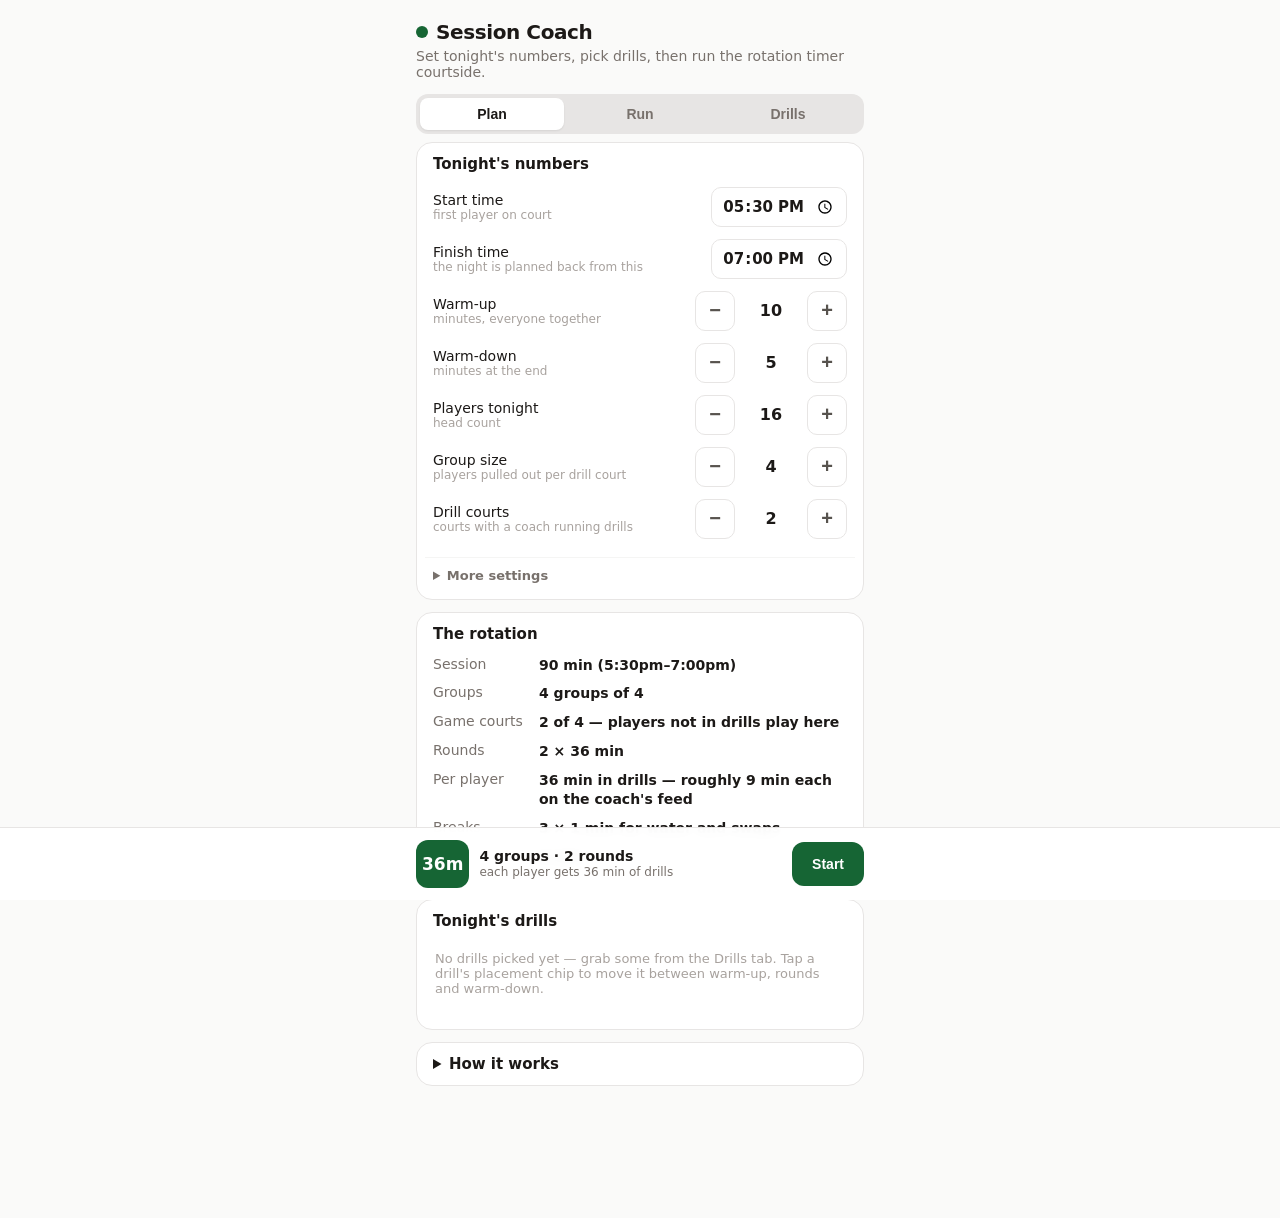
==== commit 49ef5186: "Add guide, odd-player grouping, mid-session rebuilds and grab counts - Four-step "How it works" guid" ====
--- a/coach/index.html
+++ b/coach/index.html
@@ -48,8 +48,19 @@
   .step button:active { background: var(--faint); }
   .step .val { width: 56px; text-align: center; font-size: 16px; font-weight: 700; font-variant-numeric: tabular-nums; }
   .step input[type="time"] { border: 1px solid var(--line); background: #fff; border-radius: 10px; padding: 8px 10px; font: inherit; font-size: 15px; font-weight: 700; color: var(--ink); }
+  .seg { display: flex; gap: 4px; background: #e7e5e4; border-radius: 10px; padding: 3px; }
+  .seg button { border: 0; background: transparent; padding: 8px 10px; border-radius: 8px; font-size: 13px; font-weight: 600; color: var(--mut); cursor: pointer; }
+  .seg button.on { background: #fff; color: var(--ink); box-shadow: 0 1px 2px rgba(0,0,0,.08); }
   details.more { border-top: 1px solid var(--faint); margin: 4px 8px 8px; padding: 0 0 2px; }
   details.more summary { cursor: pointer; font-size: 13px; font-weight: 600; color: var(--mut); padding: 10px 8px 6px; list-style-position: inside; }
+  details.guide summary { cursor: pointer; font-size: 15px; font-weight: 600; padding: 12px 16px; }
+  .gbody { padding: 0 16px 14px; font-size: 14px; line-height: 1.45; color: #44403c; }
+  .gbody h3 { font-size: 12px; text-transform: uppercase; letter-spacing: .04em; color: #a8a29e; margin: 12px 0 2px; font-weight: 700; }
+  .gbody p { margin: 4px 0; }
+  .gbody ol { margin: 4px 0 10px; padding-left: 20px; }
+  .gbody ol li { margin: 0 0 8px; }
+  details.fine { border-top: 1px solid var(--faint); margin-top: 8px; }
+  details.fine summary { cursor: pointer; font-size: 13px; font-weight: 600; color: var(--mut); padding: 8px 0 4px; }
   .summary { padding: 4px 16px 14px; }
   .summary .row { display: grid; grid-template-columns: 96px 1fr; gap: 10px; padding: 5px 0; font-size: 14px; }
   .summary .row span { color: var(--mut); }
@@ -150,6 +161,27 @@
       <h2>Tonight's drills</h2>
       <div class="tonight" id="tonight"></div>
     </section>
+    <details class="card guide">
+      <summary>How it works</summary>
+      <div class="gbody">
+        <ol>
+          <li><b>Plan the night.</b> Set the times and player numbers above — the app works out the groups, the rounds, and how long each group gets on a drill court.</li>
+          <li><b>Pick drills.</b> Add them from the Drills tab. The chip on each one places it: warm-up (Start), the drill courts (Rounds), or warm-down (End).</li>
+          <li><b>Run it.</b> Tap Start and follow the big timer. When a round's time is up it chimes — swap the groups and tap <b>Next</b>. The water break tells you exactly how many players to grab.</li>
+          <li><b>Things change? Fine.</b> Running late shortens the remaining rounds automatically so the night still ends on time. Extra players walked in? Bump the head count on this tab, even mid-session.</li>
+        </ol>
+        <details class="fine">
+          <summary>The fine print</summary>
+          <h3>The maths</h3>
+          <p>Players ÷ group size = groups. Groups ÷ drill courts = rounds. Round length = time left after warm-up, warm-down and breaks, shared equally. Odd leftover players form their own small group (default) or merge into the others up to a max size — see More settings.</p>
+          <h3>The timing</h3>
+          <p>The night is anchored to the finish time. Each round's length is worked out the moment it starts, from the time left. Held up 5 minutes? The remaining rounds each get a bit shorter. Finished early? They get longer. The warm-down is never shortened.</p>
+          <p>Rounds never advance themselves — the clock counts up in red until you tap Next, so a chat with a parent can't derail the schedule. Badly behind? <b>Cut a round</b>: one group misses drills, the rest keep round lengths worth having.</p>
+          <h3>Drills</h3>
+          <p>The rounds hold one drill for now — picking another from the library swaps it. Warm-up and warm-down split their minutes evenly across their drills. Every drill has an easier and harder variation for weaker and stronger groups.</p>
+        </details>
+      </div>
+    </details>
   </main>
 
   <main id="view-run" class="hidden"></main>
@@ -182,6 +214,11 @@
 // suits. Every drill carries an easier/harder variation so the same drill can
 // run for a weaker or stronger group — that's the mixed-levels strategy.
 const DRILLS = [
+  { key:"waynes", name:"Wayne-robics", cat:"warmup", lv:["B","I","S"], min:5, need:"Racquet each — and Wayne",
+    setup:"Everyone spread out facing the coach, racquet in hand.",
+    run:"Wayne's routine — players stand in place and follow the coach's racquet and footwork patterns. Wayne knows the moves.",
+    pts:["Wayne runs this one","Follow the racquet, not just the feet"],
+    easier:"Slower patterns.", harder:"Faster patterns, add a split-step between moves." },
   { key:"lines", name:"Court-line runs", cat:"warmup", lv:["B","I","S"], min:5, need:"Nothing",
     setup:"Everyone on the back line, facing the net.",
     run:"Coach calls a line — 'short service line!', 'net!' — players chassé to touch it and return. Keep the calls coming for 3–4 minutes.",
@@ -320,7 +357,7 @@
 const RUNKEY = "badminton-coach-run-v2";
 
 // S = the numbers the maths runs on. Steppers and time inputs edit these.
-const DEFAULTS = { start:"18:00", finish:"19:30", wu:10, wd:5, players:16, group:4, courts:4, coached:2, grace:1 };
+const DEFAULTS = { start:"17:30", finish:"19:00", wu:10, wd:5, players:16, group:4, courts:4, coached:2, grace:1, cap:5, oddMode:"own" };
 const FIELDS = [
   { k:"wu", lab:"Warm-up", sub:"minutes, everyone together", step:5, min:0, max:30 },
   { k:"wd", lab:"Warm-down", sub:"minutes at the end", step:5, min:0, max:30 },
@@ -330,7 +367,8 @@
 ];
 const EXTRAS = [
   { k:"courts", lab:"Courts available", sub:"total, drills + games", step:1, min:1, max:8 },
-  { k:"grace", lab:"Water break", sub:"minutes between rounds", step:1, min:0, max:5 }
+  { k:"grace", lab:"Water break", sub:"minutes between rounds", step:1, min:0, max:5 },
+  { k:"cap", lab:"Max group size", sub:"how big a group can grow when merging", step:1, min:2, max:10 }
 ];
 const ALLFIELDS = FIELDS.concat(EXTRAS);
 const PLACES = [["start","Warm-up — everyone"],["rounds","Drill rounds"],["end","Warm-down — everyone"]];
@@ -342,6 +380,13 @@
   return (h < 24 && mm < 60) ? h*60 + mm : null;
 }
 function fmtHM(mins) { return `${String(Math.floor(mins/60)).padStart(2,"0")}:${String(mins%60).padStart(2,"0")}`; }
+// "19:30" -> "7:30pm" for display; storage and inputs stay HH:MM.
+function fmt12(hm) {
+  const m = parseHM(hm);
+  if (m == null) return hm;
+  const h = Math.floor(m/60);
+  return `${h % 12 || 12}:${String(m%60).padStart(2,"0")}${h < 12 ? "am" : "pm"}`;
+}
 
 let S = { ...DEFAULTS };
 try {
@@ -351,16 +396,18 @@
     const old = JSON.parse(localStorage.getItem("badminton-coach-settings-v1"));
     if (old && typeof old === "object") {
       s = { ...old, players: old.kids };
-      if (Number.isInteger(old.len)) s.finish = fmtHM(18*60 + old.len);
+      if (Number.isInteger(old.len)) s.finish = fmtHM(parseHM(DEFAULTS.start) + old.len);
     }
   }
   if (s && typeof s === "object") {
     ALLFIELDS.forEach(f => { if (Number.isInteger(s[f.k])) S[f.k] = Math.min(f.max, Math.max(f.min, s[f.k])); });
     if (parseHM(s.start) != null) S.start = s.start;
     if (parseHM(s.finish) != null) S.finish = s.finish;
+    if (s.oddMode === "own" || s.oddMode === "merge") S.oddMode = s.oddMode;
   }
 } catch {}
 if (S.coached > S.courts) S.coached = S.courts;
+if (S.cap < S.group) S.cap = S.group;
 
 // plan = tonight's drills: [{k, place}] where place is start|rounds|end.
 let plan = [];
@@ -391,12 +438,31 @@
   clearTimeout(toast._t); toast._t = setTimeout(() => t.classList.remove("show"), 1600);
 }
 
+// How players split into groups, honouring the odd-players setting: a
+// leftover either forms its own small group, or merges into the others up
+// to the max cap — falling back to its own group if it can't fully fit.
+function groupSizes(n) {
+  if (n <= 0) return [];
+  const base = Math.floor(n / S.group), rem = n % S.group;
+  const sizes = Array(base).fill(S.group);
+  if (rem) {
+    if (S.oddMode === "merge" && base && rem <= base * (S.cap - S.group)) {
+      let left = rem;
+      for (let i = 0; i < sizes.length && left; i++) {
+        const add = Math.min(S.cap - sizes[i], left);
+        sizes[i] += add; left -= add;
+      }
+    } else sizes.push(rem);
+  }
+  return sizes;
+}
+
 // The rotation maths. Everything on the Plan tab derives from this.
 function calc() {
   const startM = parseHM(S.start), finishM = parseHM(S.finish);
   const len = (startM != null && finishM != null) ? finishM - startM : 0;
-  const groups = Math.ceil(S.players / S.group);
-  const lastGroup = S.players - (groups - 1) * S.group;
+  const sizes = groupSizes(S.players);
+  const groups = sizes.length;
   const courtsUsed = Math.min(S.coached, groups);
   const rounds = Math.ceil(groups / courtsUsed);
   // One water/swap break before each round (except a round that opens the
@@ -406,7 +472,7 @@
   const slot = Math.floor(drillTime / rounds);
   const spare = drillTime - slot * rounds;
   const lastRoundCourts = groups - (rounds - 1) * courtsUsed;
-  return { len, groups, lastGroup, courtsUsed, rounds, graceCount, drillTime, slot, spare, lastRoundCourts,
+  return { len, sizes, groups, courtsUsed, rounds, graceCount, drillTime, slot, spare, lastRoundCourts,
            valid: len > 0 && drillTime > 0 && slot >= 1 };
 }
 
@@ -426,9 +492,19 @@
 function adjust(k, dir) {
   const f = ALLFIELDS.find(x => x.k === k);
   S[k] = Math.min(f.max, Math.max(f.min, S[k] + dir * f.step));
-  // Can't coach on more courts than exist.
+  // Can't coach on more courts than exist, and merged groups can't be
+  // capped below the target group size.
   if (S.coached > S.courts) S.coached = S.courts;
-  persistS(); renderPlan(); renderBar();
+  if (S.cap < S.group) S.cap = S.group;
+  persistS();
+  if (run && ["players","group","coached","courts","cap","grace"].includes(k)) rebuildFutureRounds();
+  renderPlan(); renderBar();
+}
+function setOdd(m) {
+  S.oddMode = m;
+  persistS();
+  if (run) rebuildFutureRounds();
+  renderPlan(); renderBar();
 }
 function setTime(k, v) {
   if (parseHM(v) == null) return;
@@ -455,18 +531,26 @@
       <div class="lab">Finish time<small>the night is planned back from this</small></div>
       <input type="time" value="${S.finish}" onchange="setTime('finish',this.value)">
     </div>` + FIELDS.map(stepRow).join("");
-  document.getElementById("extras").innerHTML = EXTRAS.map(stepRow).join("");
+  document.getElementById("extras").innerHTML = EXTRAS.map(stepRow).join("") + `
+    <div class="step">
+      <div class="lab">Odd players<small>when numbers don't divide into groups evenly</small></div>
+      <div class="seg">
+        <button class="${S.oddMode==="own"?"on":""}" onclick="setOdd('own')">Own group</button>
+        <button class="${S.oddMode==="merge"?"on":""}" onclick="setOdd('merge')">Merge in</button>
+      </div>
+    </div>`;
 
   const c = calc();
-  const groupsTxt = c.lastGroup === S.group || c.groups === 1
-    ? `${c.groups} group${c.groups===1?"":"s"} of ${Math.min(S.group, S.players)}`
-    : `${c.groups} groups of ${S.group} (last one has ${c.lastGroup})`;
+  const uniform = c.sizes.every(x => x === c.sizes[0]);
+  const groupsTxt = uniform
+    ? `${c.groups} group${c.groups===1?"":"s"} of ${c.sizes[0]}`
+    : `${c.groups} groups — ${c.sizes.join(" · ")}`;
   const rows = [
-    ["Session", c.len > 0 ? `${c.len} min (${S.start}–${S.finish})` : "finish must be after the start"],
+    ["Session", c.len > 0 ? `${c.len} min (${fmt12(S.start)}–${fmt12(S.finish)})` : "finish must be after the start"],
     ["Groups", groupsTxt],
     ["Game courts", `${Math.max(0, S.courts - S.coached)} of ${S.courts} — players not in drills play here`],
     ["Rounds", `${c.rounds} × ${c.valid ? c.slot : "–"} min`],
-    ["Per player", c.valid ? `${c.slot} min of coaching` : "–"],
+    ["Per player", c.valid ? `${c.slot} min in drills — roughly ${Math.max(1, Math.round(c.slot / S.group))} min each on the coach's feed` : "–"],
     ["Breaks", S.grace > 0 ? `${c.graceCount} × ${S.grace} min for water and swaps` : "none"],
     ["Spare", c.valid ? `${c.spare} min` : "–"]
   ];
@@ -474,8 +558,8 @@
   if (c.len <= 0) warn = `<div class="warn bad">Finish time must be after the start time.</div>`;
   else if (!c.valid) warn = `<div class="warn bad">No time left for drills — warm-up, warm-down and breaks don't fit in ${c.len} minutes with ${c.rounds} rounds.</div>`;
   else if (c.slot < 6) warn = `<div class="warn">Rounds of ${c.slot} min are very short. Bigger groups, another drill court, or a shorter warm-up would give each group more time.</div>`;
-  else if (c.slot > 20) warn = `<div class="warn">Rounds of ${c.slot} min are long for one drill — plan two activities per round, or use smaller groups for shorter rounds.</div>`;
   if (c.valid && c.lastRoundCourts < c.courtsUsed) warn += `<div class="warn">The last round only fills ${c.lastRoundCourts} of ${S.coached} drill courts — a coach gets a breather.</div>`;
+  if (plan.filter(p => p.place === "rounds").length > 1) warn += `<div class="warn">Only one drill runs in the rounds — the first one. Move the others to Start or End.</div>`;
   if (plan.some(p => p.place === "start") && S.wu === 0) warn += `<div class="warn">Warm-up drills are planned but the warm-up is 0 minutes — they won't run.</div>`;
   if (plan.some(p => p.place === "end") && S.wd === 0) warn += `<div class="warn">Warm-down drills are planned but the warm-down is 0 minutes — they won't run.</div>`;
   document.getElementById("summary").innerHTML =
@@ -503,8 +587,8 @@
         </div>`;
       }).join("");
     }).join("") + `<p class="thint">${nR
-      ? `Rounds are split across the ${nR} round drill${nR===1?"":"s"} in order. Tap the chip to move a drill; warm-up/warm-down time splits evenly across their drills.`
-      : `No drills placed in the rounds yet — tap a chip to move one there.`}</p>`;
+      ? `The rounds drill runs on the drill courts all night — adding another drill from the library swaps it. Warm-up and warm-down time splits evenly across their drills.`
+      : `No drill in the rounds yet — tap a chip to move one there.`}</p>`;
   }
 }
 
@@ -524,15 +608,28 @@
   if (i >= 0) { plan.splice(i, 1); toast("Removed from tonight"); }
   else {
     const place = defaultPlace(key);
+    if (place === "rounds") {
+      // One drill in the rounds for now — a new pick swaps the old one out.
+      const ex = plan.findIndex(p => p.place === "rounds");
+      if (ex >= 0) {
+        const old = DRILLS.find(d => d.key === plan[ex].k);
+        plan.splice(ex, 1);
+        toast(`Rounds drill swapped — ${old.name} removed`);
+      } else toast("Added to rounds");
+    } else toast("Added to warm-up");
     plan.push({ k: key, place });
-    toast(place === "start" ? "Added to warm-up" : "Added to rounds");
   }
   persistPlan(); renderDrills();
 }
 function removeDrill(i) { plan.splice(i, 1); persistPlan(); renderPlan(); }
 function cyclePlace(i) {
   const order = ["start","rounds","end"];
-  plan[i].place = order[(order.indexOf(plan[i].place) + 1) % order.length];
+  let next = order[(order.indexOf(plan[i].place) + 1) % order.length];
+  if (next === "rounds" && plan.some((p, j) => j !== i && p.place === "rounds")) {
+    next = "end";
+    toast("Rounds already has a drill — moved to warm-down");
+  }
+  plan[i].place = next;
   persistPlan(); renderPlan();
 }
 function movePlan(i, dir) {
@@ -598,9 +695,10 @@
       seq.push({ type:"open", label:"Warm-up", sub:"Everyone together", secs:S.wu*60, drill:null });
     }
   }
+  const roundDrill = roundDrills.length ? roundDrills[0].k : null;
   for (let r = 0; r < c.rounds; r++) {
     if (S.grace > 0 && seq.length) seq.push({ type:"grace" });
-    seq.push({ type:"round", drill: roundDrills.length ? roundDrills[Math.floor(r * roundDrills.length / c.rounds)].k : null });
+    seq.push({ type:"round", drill: roundDrill, pull: c.sizes.slice(r * c.courtsUsed, (r + 1) * c.courtsUsed) });
   }
   if (S.wd > 0) {
     if (S.grace > 0) seq.push({ type:"grace" });
@@ -709,6 +807,33 @@
   else { run.remaining = run.endsAt - Date.now(); run.paused = true; }
   persistRun(); renderRun(); renderBar();
 }
+// Player numbers changed mid-session: rebuild the rounds that haven't run
+// yet from whoever still hasn't been coached, keeping the warm-down. Round
+// lengths sort themselves out — they're computed from the clock on entry.
+function rebuildFutureRounds() {
+  if (!run || run.seq[run.i].type === "close") return;
+  let coachedSoFar = 0;
+  for (let j = 0; j <= run.i; j++) {
+    if (run.seq[j].type === "round") coachedSoFar += (run.seq[j].pull || [S.group]).reduce((a, b) => a + b, 0);
+  }
+  const sizes = groupSizes(Math.max(0, S.players - coachedSoFar));
+  const courtsUsed = Math.min(S.coached, Math.max(1, sizes.length));
+  const roundDrill = (plan.find(p => p.place === "rounds") || {}).k || null;
+  const head = run.seq.slice(0, run.i + 1);
+  const closes = run.seq.slice(run.i + 1).filter(b => b.type === "close");
+  const mid = [];
+  const rounds = sizes.length ? Math.ceil(sizes.length / courtsUsed) : 0;
+  for (let r = 0; r < rounds; r++) {
+    if (S.grace > 0 && !(r === 0 && run.seq[run.i].type === "grace")) mid.push({ type:"grace" });
+    mid.push({ type:"round", drill: roundDrill, pull: sizes.slice(r * courtsUsed, (r + 1) * courtsUsed) });
+  }
+  if (closes.length && S.grace > 0 && mid.length) mid.push({ type:"grace" });
+  run.seq = head.concat(mid, closes);
+  persistRun();
+  if (setTab.current === "run") renderRun();
+  renderBar();
+  toast(rounds ? `${rounds} round${rounds === 1 ? "" : "s"} still to run` : "No rounds left to run");
+}
 function cutRound() {
   if (!run) return;
   const future = run.seq.map((b, j) => b.type === "round" && j > run.i ? j : -1).filter(j => j > 0);
@@ -756,14 +881,20 @@
   }
 }
 
+function pullTxt(pull) {
+  return pull && pull.length ? pull.join(" + ") : String(S.group);
+}
 function blockInfo(i) {
   const b = run.seq[i];
   if (b.type === "round") {
     const total = run.seq.filter(x => x.type === "round").length;
     const k = run.seq.slice(0, i + 1).filter(x => x.type === "round").length;
-    return { label:`Drill round ${k} of ${total}`, sub:`Pull ${S.group} players per drill court · rest play on game courts`, drill:b.drill };
-  }
-  if (b.type === "grace") return { label:"Water + swap", sub:"Drink up — next group to the drill courts", drill:null };
+    return { label:`Drill round ${k} of ${total}`, sub:`Pull ${pullTxt(b.pull)} players · rest play on game courts`, drill:b.drill };
+  }
+  if (b.type === "grace") {
+    const nextRound = run.seq.slice(i + 1).find(x => x.type === "round");
+    return { label:"Water + swap", sub: nextRound ? `Drink up — grab ${pullTxt(nextRound.pull)} for the drill courts` : "Drink up — warm-down next", drill:null };
+  }
   return { label:b.label, sub:b.sub, drill:b.drill };
 }
 
@@ -785,7 +916,7 @@
       <div class="blab">${info.label}</div>
       <div class="bsub">${info.sub}</div>
       <div class="bigtime" id="bigtime">–:––</div>
-      <div class="bprog">Block ${run.i+1} of ${run.seq.length} · finishes ${S.finish}</div>
+      <div class="bprog">Block ${run.i+1} of ${run.seq.length} · finishes ${fmt12(S.finish)}</div>
       <div class="overhint hidden" id="overhint">Time's up — tap Next when the groups have swapped</div>
       <div class="nextup">${nx ? `Next: <b>${nx.label}</b>${nx.drill ? ` — ${DRILLS.find(x=>x.key===nx.drill).name}` : ""}` : "Last block — home time after this"}</div>
     </div>
@@ -812,7 +943,7 @@
       <div class="gchip" id="minitime">–:––</div>
       <div class="meta">
         <div class="l1">${info.label}</div>
-        <div class="l2">Block ${run.i+1}/${run.seq.length} · finishes ${S.finish}</div>
+        <div class="l2">Block ${run.i+1}/${run.seq.length} · finishes ${fmt12(S.finish)}</div>
       </div>
       <button class="btn ctl" onclick="pauseResume()">${run.paused ? "Resume" : "Pause"}</button>
       <button class="btn go" onclick="nextBlock()">Next</button>
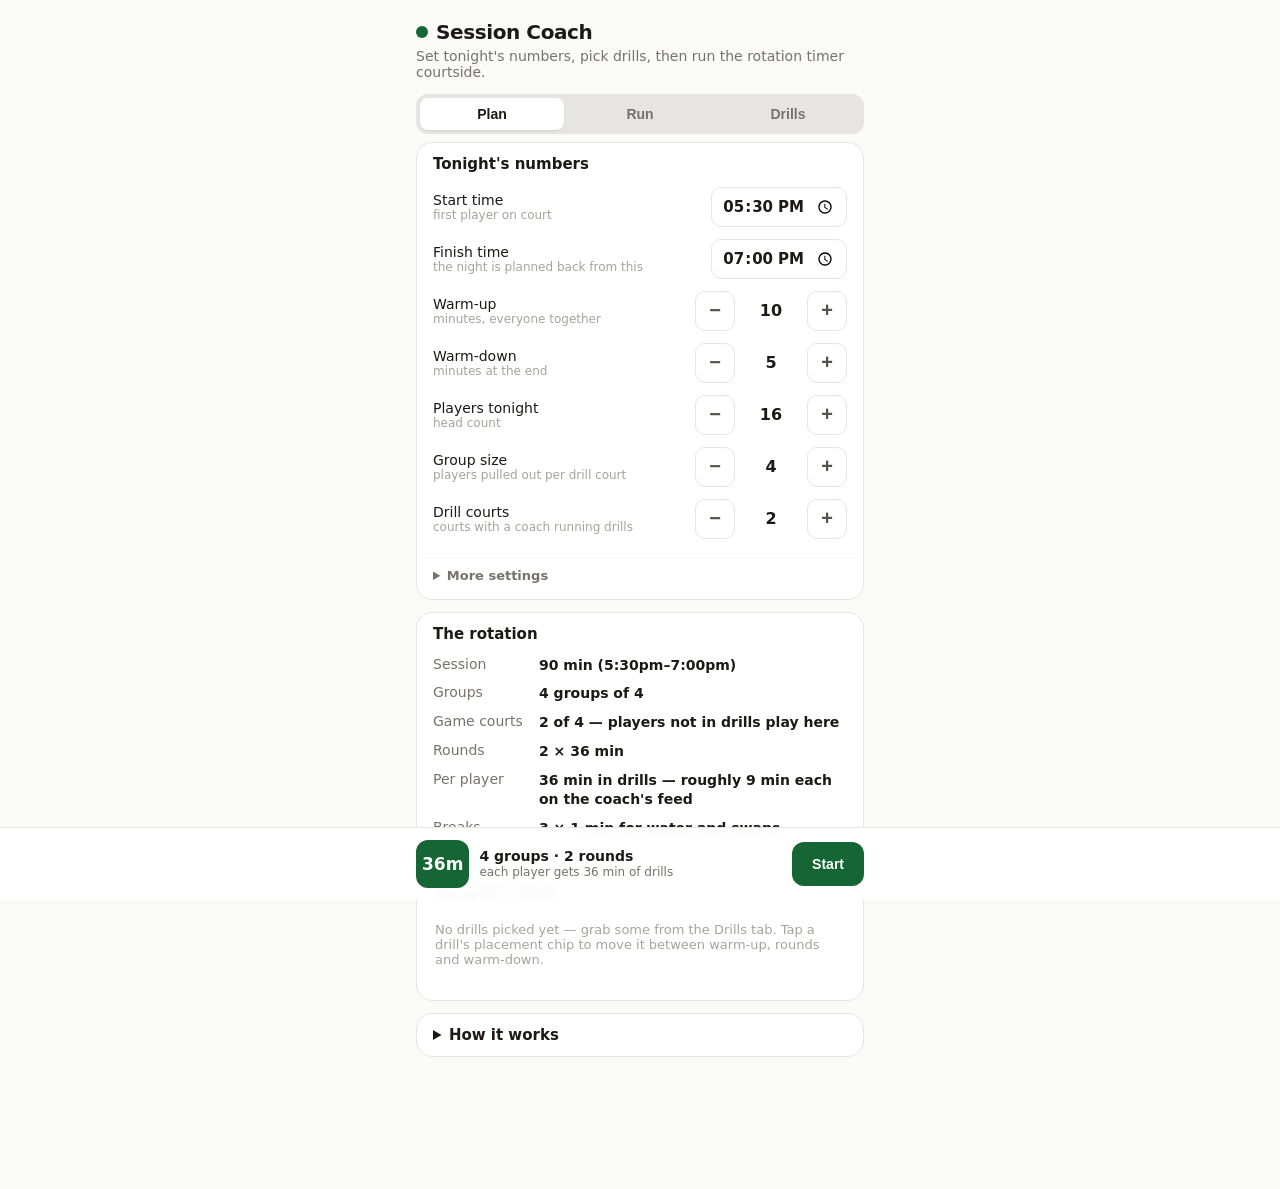
==== commit cebd8130: "Spread merged odd players round-robin instead of filling to the cap 23 players with cap 6 now split " ====
--- a/coach/index.html
+++ b/coach/index.html
@@ -48,8 +48,8 @@
   .step button:active { background: var(--faint); }
   .step .val { width: 56px; text-align: center; font-size: 16px; font-weight: 700; font-variant-numeric: tabular-nums; }
   .step input[type="time"] { border: 1px solid var(--line); background: #fff; border-radius: 10px; padding: 8px 10px; font: inherit; font-size: 15px; font-weight: 700; color: var(--ink); }
-  .seg { display: flex; gap: 4px; background: #e7e5e4; border-radius: 10px; padding: 3px; }
-  .seg button { border: 0; background: transparent; padding: 8px 10px; border-radius: 8px; font-size: 13px; font-weight: 600; color: var(--mut); cursor: pointer; }
+  .seg { display: flex; gap: 4px; background: #e7e5e4; border-radius: 10px; padding: 3px; flex: 0 0 auto; }
+  .seg button { border: 0; background: transparent; padding: 8px 12px; border-radius: 8px; font-size: 13px; font-weight: 600; color: var(--mut); cursor: pointer; white-space: nowrap; }
   .seg button.on { background: #fff; color: var(--ink); box-shadow: 0 1px 2px rgba(0,0,0,.08); }
   details.more { border-top: 1px solid var(--faint); margin: 4px 8px 8px; padding: 0 0 2px; }
   details.more summary { cursor: pointer; font-size: 13px; font-weight: 600; color: var(--mut); padding: 10px 8px 6px; list-style-position: inside; }
@@ -368,7 +368,7 @@
 const EXTRAS = [
   { k:"courts", lab:"Courts available", sub:"total, drills + games", step:1, min:1, max:8 },
   { k:"grace", lab:"Water break", sub:"minutes between rounds", step:1, min:0, max:5 },
-  { k:"cap", lab:"Max group size", sub:"how big a group can grow when merging", step:1, min:2, max:10 }
+  { k:"cap", lab:"Max group size", sub:"when merging — can't go below group size", step:1, min:2, max:10 }
 ];
 const ALLFIELDS = FIELDS.concat(EXTRAS);
 const PLACES = [["start","Warm-up — everyone"],["rounds","Drill rounds"],["end","Warm-down — everyone"]];
@@ -447,10 +447,12 @@
   const sizes = Array(base).fill(S.group);
   if (rem) {
     if (S.oddMode === "merge" && base && rem <= base * (S.cap - S.group)) {
-      let left = rem;
-      for (let i = 0; i < sizes.length && left; i++) {
-        const add = Math.min(S.cap - sizes[i], left);
-        sizes[i] += add; left -= add;
+      // Spread the leftovers one per group, round-robin, so sizes stay
+      // even (5·5·5·4) instead of one group filling to the cap first.
+      let left = rem, i = 0;
+      while (left) {
+        if (sizes[i % sizes.length] < S.cap) { sizes[i % sizes.length]++; left--; }
+        i++;
       }
     } else sizes.push(rem);
   }
@@ -470,9 +472,8 @@
   const graceCount = Math.max(0, rounds - (S.wu > 0 ? 0 : 1)) + (S.wd > 0 ? 1 : 0);
   const drillTime = len - S.wu - S.wd - graceCount * S.grace;
   const slot = Math.floor(drillTime / rounds);
-  const spare = drillTime - slot * rounds;
   const lastRoundCourts = groups - (rounds - 1) * courtsUsed;
-  return { len, sizes, groups, courtsUsed, rounds, graceCount, drillTime, slot, spare, lastRoundCourts,
+  return { len, sizes, groups, courtsUsed, rounds, graceCount, drillTime, slot, lastRoundCourts,
            valid: len > 0 && drillTime > 0 && slot >= 1 };
 }
 
@@ -533,10 +534,10 @@
     </div>` + FIELDS.map(stepRow).join("");
   document.getElementById("extras").innerHTML = EXTRAS.map(stepRow).join("") + `
     <div class="step">
-      <div class="lab">Odd players<small>when numbers don't divide into groups evenly</small></div>
+      <div class="lab">Odd players<small>leftovers form their own group, or merge in</small></div>
       <div class="seg">
-        <button class="${S.oddMode==="own"?"on":""}" onclick="setOdd('own')">Own group</button>
-        <button class="${S.oddMode==="merge"?"on":""}" onclick="setOdd('merge')">Merge in</button>
+        <button class="${S.oddMode==="own"?"on":""}" onclick="setOdd('own')">Own</button>
+        <button class="${S.oddMode==="merge"?"on":""}" onclick="setOdd('merge')">Merge</button>
       </div>
     </div>`;
 
@@ -551,8 +552,7 @@
     ["Game courts", `${Math.max(0, S.courts - S.coached)} of ${S.courts} — players not in drills play here`],
     ["Rounds", `${c.rounds} × ${c.valid ? c.slot : "–"} min`],
     ["Per player", c.valid ? `${c.slot} min in drills — roughly ${Math.max(1, Math.round(c.slot / S.group))} min each on the coach's feed` : "–"],
-    ["Breaks", S.grace > 0 ? `${c.graceCount} × ${S.grace} min for water and swaps` : "none"],
-    ["Spare", c.valid ? `${c.spare} min` : "–"]
+    ["Breaks", S.grace > 0 ? `${c.graceCount} × ${S.grace} min for water and swaps` : "none"]
   ];
   let warn = "";
   if (c.len <= 0) warn = `<div class="warn bad">Finish time must be after the start time.</div>`;
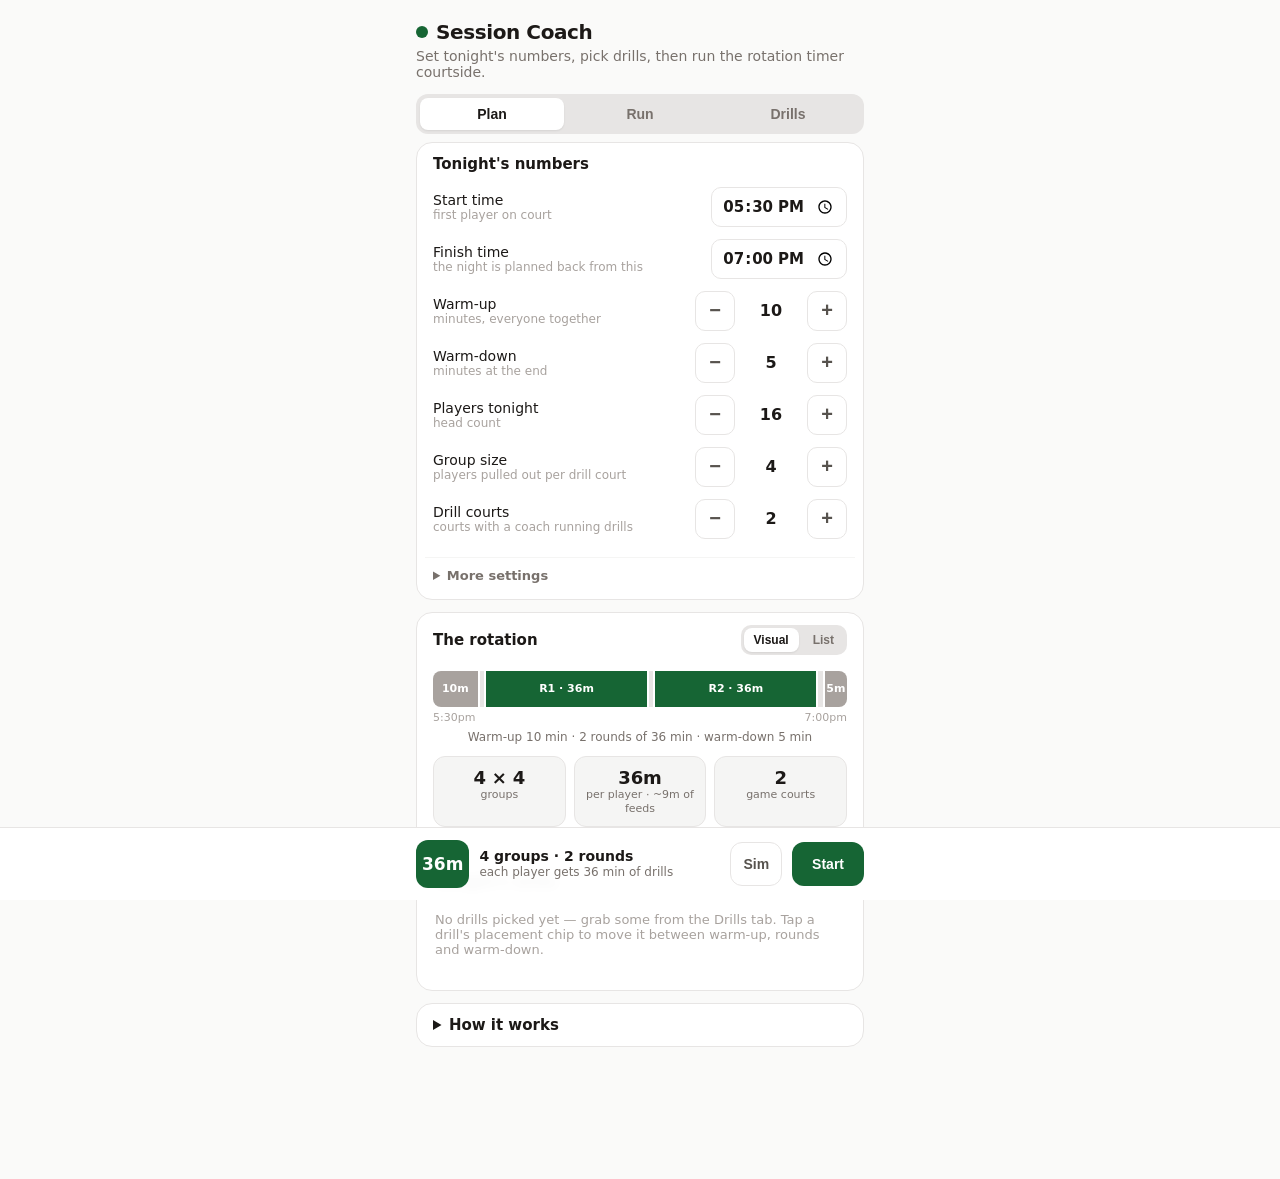
==== commit 98481313: "Add one-minute simulation mode, longer chimes, visual view default Sim button next to Start runs the" ====
--- a/coach/index.html
+++ b/coach/index.html
@@ -44,11 +44,13 @@
   .step { display: flex; align-items: center; gap: 8px; padding: 6px 8px; }
   .step .lab { flex: 1; font-size: 14px; }
   .step .lab small { display: block; font-size: 12px; color: #a8a29e; }
-  .step button { width: 40px; height: 40px; border: 1px solid var(--line); background: #fff; border-radius: 10px; font-size: 20px; font-weight: 600; color: #57534e; cursor: pointer; }
-  .step button:active { background: var(--faint); }
+  .step .pm { width: 40px; height: 40px; border: 1px solid var(--line); background: #fff; border-radius: 10px; font-size: 20px; font-weight: 600; color: #57534e; cursor: pointer; }
+  .step .pm:active { background: var(--faint); }
   .step .val { width: 56px; text-align: center; font-size: 16px; font-weight: 700; font-variant-numeric: tabular-nums; }
   .step input[type="time"] { border: 1px solid var(--line); background: #fff; border-radius: 10px; padding: 8px 10px; font: inherit; font-size: 15px; font-weight: 700; color: var(--ink); }
   .seg { display: flex; gap: 4px; background: #e7e5e4; border-radius: 10px; padding: 3px; flex: 0 0 auto; }
+  .step.stack { flex-direction: column; align-items: stretch; gap: 6px; }
+  .step.stack .seg button { flex: 1; }
   .seg button { border: 0; background: transparent; padding: 8px 12px; border-radius: 8px; font-size: 13px; font-weight: 600; color: var(--mut); cursor: pointer; white-space: nowrap; }
   .seg button.on { background: #fff; color: var(--ink); box-shadow: 0 1px 2px rgba(0,0,0,.08); }
   details.more { border-top: 1px solid var(--faint); margin: 4px 8px 8px; padding: 0 0 2px; }
@@ -61,6 +63,20 @@
   .gbody ol li { margin: 0 0 8px; }
   details.fine { border-top: 1px solid var(--faint); margin-top: 8px; }
   details.fine summary { cursor: pointer; font-size: 13px; font-weight: 600; color: var(--mut); padding: 8px 0 4px; }
+  .cardhead { display: flex; align-items: center; justify-content: space-between; padding: 12px 16px 0; }
+  .cardhead h2 { padding: 0; }
+  .seg.mini button { padding: 5px 10px; font-size: 12px; }
+  .tl { display: flex; gap: 2px; border-radius: 8px; overflow: hidden; margin: 12px 0 4px; height: 36px; }
+  .tl .sg { display: flex; align-items: center; justify-content: center; font-size: 11px; font-weight: 700; color: #fff; overflow: hidden; white-space: nowrap; }
+  .tl .sg.warm, .tl .sg.down { background: #a8a29e; }
+  .tl .sg.round { background: var(--accent); }
+  .tl .sg.brk { background: #e7e5e4; }
+  .tlx { display: flex; justify-content: space-between; font-size: 11px; color: #a8a29e; margin-bottom: 6px; }
+  .tlcap { font-size: 12px; color: var(--mut); margin: 0 0 12px; text-align: center; }
+  .tiles { display: grid; grid-template-columns: repeat(3, 1fr); gap: 8px; margin: 0 0 6px; }
+  .tile { border: 1px solid var(--line); border-radius: 12px; padding: 10px 8px; text-align: center; background: var(--faint); }
+  .tile b { display: block; font-size: 18px; font-weight: 700; letter-spacing: -0.01em; }
+  .tile small { font-size: 11px; color: var(--mut); line-height: 1.3; display: block; }
   .summary { padding: 4px 16px 14px; }
   .summary .row { display: grid; grid-template-columns: 96px 1fr; gap: 10px; padding: 5px 0; font-size: 14px; }
   .summary .row span { color: var(--mut); }
@@ -76,6 +92,8 @@
   .titem .n small { display: block; font-weight: 400; font-size: 12px; color: #a8a29e; }
   .titem button.mv, .titem button.x { width: 34px; height: 34px; border: 1px solid var(--line); background: #fff; border-radius: 8px; color: #57534e; font-size: 14px; cursor: pointer; flex: 0 0 auto; }
   .titem button.x { color: #dc2626; border-color: #fecaca; }
+  .placerow { border-top: 1px solid var(--faint); padding: 8px 10px; }
+  .placerow .seg button { flex: 1; }
   .thint { font-size: 13px; color: #a8a29e; padding: 0 6px 8px; }
   .chips { display: flex; gap: 6px; overflow-x: auto; padding: 2px 0 10px; scrollbar-width: none; }
   .chips::-webkit-scrollbar { display: none; }
@@ -122,6 +140,7 @@
   .go { background: var(--accent); color: #fff; padding: 14px 20px; font-size: 14px; flex: 0 0 auto; }
   .go:disabled { opacity: .4; }
   .ctl { border: 1px solid var(--line); background: #fff; color: #57534e; padding: 13px 12px; font-size: 14px; font-weight: 600; flex: 0 0 auto; }
+  .ctl:disabled { opacity: .4; }
   .ctl.end { color: #dc2626; border-color: #fecaca; }
   .toast { position: fixed; left: 50%; top: 64px; transform: translateX(-50%); background: #1c1917; color: #fff; padding: 8px 16px; border-radius: 999px; font-size: 14px; font-weight: 500; box-shadow: 0 6px 20px rgba(0,0,0,.25); z-index: 30; opacity: 0; transition: opacity .2s; pointer-events: none; }
   .toast.show { opacity: 1; }
@@ -154,7 +173,7 @@
       </details>
     </section>
     <section class="card">
-      <h2>The rotation</h2>
+      <div class="cardhead"><h2>The rotation</h2><div class="seg mini" id="rotseg"></div></div>
       <div class="summary" id="summary"></div>
     </section>
     <section class="card">
@@ -166,8 +185,8 @@
       <div class="gbody">
         <ol>
           <li><b>Plan the night.</b> Set the times and player numbers above — the app works out the groups, the rounds, and how long each group gets on a drill court.</li>
-          <li><b>Pick drills.</b> Add them from the Drills tab. The chip on each one places it: warm-up (Start), the drill courts (Rounds), or warm-down (End).</li>
-          <li><b>Run it.</b> Tap Start and follow the big timer. When a round's time is up it chimes — swap the groups and tap <b>Next</b>. The water break tells you exactly how many players to grab.</li>
+          <li><b>Pick drills.</b> Add them from the Drills tab. Tap the chip on each one to choose where it runs: warm-up (Start), the drill courts (Rounds), or warm-down (End).</li>
+          <li><b>Run it.</b> Tap Start and follow the big timer. When a round's time is up it chimes — swap the groups and tap <b>Next</b>. The water break tells you exactly how many players to grab. (<b>Sim</b> rehearses the whole night in about a minute.)</li>
           <li><b>Things change? Fine.</b> Running late shortens the remaining rounds automatically so the night still ends on time. Extra players walked in? Bump the head count on this tab, even mid-session.</li>
         </ol>
         <details class="fine">
@@ -357,7 +376,7 @@
 const RUNKEY = "badminton-coach-run-v2";
 
 // S = the numbers the maths runs on. Steppers and time inputs edit these.
-const DEFAULTS = { start:"17:30", finish:"19:00", wu:10, wd:5, players:16, group:4, courts:4, coached:2, grace:1, cap:5, oddMode:"own" };
+const DEFAULTS = { start:"17:30", finish:"19:00", wu:10, wd:5, players:16, group:4, courts:4, coached:2, grace:1, cap:5, oddMode:"own", rotView:"visual", sound:"beep" };
 const FIELDS = [
   { k:"wu", lab:"Warm-up", sub:"minutes, everyone together", step:5, min:0, max:30 },
   { k:"wd", lab:"Warm-down", sub:"minutes at the end", step:5, min:0, max:30 },
@@ -371,6 +390,14 @@
   { k:"cap", lab:"Max group size", sub:"when merging — can't go below group size", step:1, min:2, max:10 }
 ];
 const ALLFIELDS = FIELDS.concat(EXTRAS);
+// Chime styles: oscillator type, base frequency, ring time, and optional
+// vibrato (the whistle's warble). Square waves play quieter — they're harsh.
+const SOUNDS = {
+  beep:    { name:"Beep",    type:"sine",     f:880,  dur:0.30 },
+  ding:    { name:"Ding",    type:"triangle", f:1568, dur:0.70 },
+  whistle: { name:"Whistle", type:"square",   f:2200, dur:0.40, vibrato:{ f:30, depth:120 } },
+  buzz:    { name:"Buzz",    type:"square",   f:220,  dur:0.35 }
+};
 const PLACES = [["start","Warm-up — everyone"],["rounds","Drill rounds"],["end","Warm-down — everyone"]];
 
 function parseHM(s) {
@@ -404,6 +431,8 @@
     if (parseHM(s.start) != null) S.start = s.start;
     if (parseHM(s.finish) != null) S.finish = s.finish;
     if (s.oddMode === "own" || s.oddMode === "merge") S.oddMode = s.oddMode;
+    if (s.rotView === "visual" || s.rotView === "list") S.rotView = s.rotView;
+    if (typeof s.sound === "string" && Object.hasOwn(SOUNDS, s.sound)) S.sound = s.sound;
   }
 } catch {}
 if (S.coached > S.courts) S.coached = S.courts;
@@ -426,7 +455,7 @@
 }
 
 let run = null;   // { seq, i, endsAt, sessionEnd, paused, remaining }
-let catFilter = "all", lvFilter = "all", expandedDrill = null, expandedTonight = null;
+let catFilter = "all", lvFilter = "all", expandedDrill = null, expandedTonight = null, placePicker = null;
 let audio = null, wakeLock = null;
 
 function persistS() { try { localStorage.setItem(SETKEY, JSON.stringify(S)); } catch {} }
@@ -501,6 +530,12 @@
   if (run && ["players","group","coached","courts","cap","grace"].includes(k)) rebuildFutureRounds();
   renderPlan(); renderBar();
 }
+function setSound(k) {
+  S.sound = k;
+  persistS();
+  initAudio(); chime(4);   // instant preview, exactly as heard at time-up
+  renderPlan();
+}
 function setOdd(m) {
   S.oddMode = m;
   persistS();
@@ -516,10 +551,39 @@
 function stepRow(f) {
   return `<div class="step">
     <div class="lab">${f.lab}<small>${f.sub}</small></div>
-    <button onclick="adjust('${f.k}',-1)" aria-label="decrease">−</button>
+    <button class="pm" onclick="adjust('${f.k}',-1)" aria-label="decrease">−</button>
     <div class="val">${S[f.k]}</div>
-    <button onclick="adjust('${f.k}',1)" aria-label="increase">+</button>
+    <button class="pm" onclick="adjust('${f.k}',1)" aria-label="increase">+</button>
   </div>`;
+}
+
+function setRotView(v) { S.rotView = v; persistS(); renderPlan(); }
+
+// Visual form of the rotation summary: a proportional timeline of the
+// night plus three stat tiles. Toggled against the row list via rotView.
+function rotationVisual(c) {
+  const segs = [];
+  if (S.wu > 0) segs.push({ cls:"warm", m:S.wu, lab:`${S.wu}m` });
+  for (let r = 0; r < c.rounds; r++) {
+    if (S.grace > 0 && (r > 0 || S.wu > 0)) segs.push({ cls:"brk", m:S.grace, lab:"" });
+    segs.push({ cls:"round", m:c.slot, lab: c.rounds > 3 ? `R${r+1}` : `R${r+1} · ${c.slot}m` });
+  }
+  if (S.wd > 0) {
+    if (S.grace > 0) segs.push({ cls:"brk", m:S.grace, lab:"" });
+    segs.push({ cls:"down", m:S.wd, lab:`${S.wd}m` });
+  }
+  const bar = `<div class="tl">${segs.map(s =>
+    `<div class="sg ${s.cls}" style="width:${(s.m / c.len * 100).toFixed(2)}%">${s.lab}</div>`).join("")}</div>
+    <div class="tlx"><span>${fmt12(S.start)}</span><span>${fmt12(S.finish)}</span></div>
+    <div class="tlcap">Warm-up ${S.wu} min · ${c.rounds} round${c.rounds===1?"":"s"} of ${c.slot} min · warm-down ${S.wd} min</div>`;
+  const uniform = c.sizes.every(x => x === c.sizes[0]);
+  const gameCourts = Math.max(0, S.courts - S.coached);
+  const tiles = `<div class="tiles">
+    <div class="tile"><b>${uniform ? `${c.groups} × ${c.sizes[0]}` : c.groups}</b><small>${uniform ? "groups" : `groups · ${c.sizes.join("·")}`}</small></div>
+    <div class="tile"><b>${c.slot}m</b><small>per player · ~${Math.max(1, Math.round(c.slot / S.group))}m of feeds</small></div>
+    <div class="tile"><b>${gameCourts}</b><small>game court${gameCourts===1?"":"s"}</small></div>
+  </div>`;
+  return bar + tiles;
 }
 
 function renderPlan() {
@@ -536,8 +600,15 @@
     <div class="step">
       <div class="lab">Odd players<small>leftovers form their own group, or merge in</small></div>
       <div class="seg">
-        <button class="${S.oddMode==="own"?"on":""}" onclick="setOdd('own')">Own</button>
-        <button class="${S.oddMode==="merge"?"on":""}" onclick="setOdd('merge')">Merge</button>
+        <button class="${S.oddMode==="own"?"on":""}" onclick="setOdd('own')">Own group</button>
+        <button class="${S.oddMode==="merge"?"on":""}" onclick="setOdd('merge')">Merge in</button>
+      </div>
+    </div>
+    <div class="step stack">
+      <div class="lab">Chime<small>tap one to hear it — plays at every block change</small></div>
+      <div class="seg">
+        ${Object.entries(SOUNDS).map(([k, s]) =>
+          `<button class="${S.sound===k?"on":""}" onclick="setSound('${k}')">${s.name}</button>`).join("")}
       </div>
     </div>`;
 
@@ -562,8 +633,12 @@
   if (plan.filter(p => p.place === "rounds").length > 1) warn += `<div class="warn">Only one drill runs in the rounds — the first one. Move the others to Start or End.</div>`;
   if (plan.some(p => p.place === "start") && S.wu === 0) warn += `<div class="warn">Warm-up drills are planned but the warm-up is 0 minutes — they won't run.</div>`;
   if (plan.some(p => p.place === "end") && S.wd === 0) warn += `<div class="warn">Warm-down drills are planned but the warm-down is 0 minutes — they won't run.</div>`;
-  document.getElementById("summary").innerHTML =
-    rows.map(r => `<div class="row"><span>${r[0]}</span><b>${r[1]}</b></div>`).join("") + warn;
+  document.getElementById("rotseg").innerHTML =
+    `<button class="${S.rotView === "list" ? "" : "on"}" onclick="setRotView('visual')">Visual</button>
+     <button class="${S.rotView === "list" ? "on" : ""}" onclick="setRotView('list')">List</button>`;
+  document.getElementById("summary").innerHTML = (S.rotView === "list"
+    ? rows.map(r => `<div class="row"><span>${r[0]}</span><b>${r[1]}</b></div>`).join("")
+    : (c.valid ? rotationVisual(c) : "")) + warn;
 
   const t = document.getElementById("tonight");
   if (!plan.length) {
@@ -577,12 +652,17 @@
         const d = DRILLS.find(dd => dd.key === x.p.k);
         return `<div class="twrap">
           <div class="titem">
-            <button class="place" onclick="cyclePlace(${x.i})">${pl==="start"?"Start":pl==="rounds"?"Rounds":"End"}</button>
+            <button class="place" onclick="togglePlacePicker('${d.key}')">${pl==="start"?"Start":pl==="rounds"?"Rounds":"End"}</button>
             <div class="n" onclick="toggleTonight('${d.key}')">${d.name}<small>${CATS[d.cat]} · tap for details</small></div>
             ${pos>0?`<button class="mv" onclick="movePlan(${x.i},-1)" aria-label="move up">↑</button>`:""}
             ${pos<items.length-1?`<button class="mv" onclick="movePlan(${x.i},1)" aria-label="move down">↓</button>`:""}
             <button class="x" onclick="removeDrill(${x.i})" aria-label="remove">✕</button>
           </div>
+          ${placePicker === d.key ? `<div class="placerow"><div class="seg">
+            <button class="${pl==="start"?"on":""}" onclick="setPlace(${x.i},'start')">Start</button>
+            <button class="${pl==="rounds"?"on":""}" onclick="setPlace(${x.i},'rounds')">Rounds</button>
+            <button class="${pl==="end"?"on":""}" onclick="setPlace(${x.i},'end')">End</button>
+          </div></div>` : ""}
           ${expandedTonight === d.key ? drillBody(d) : ""}
         </div>`;
       }).join("");
@@ -622,14 +702,14 @@
   persistPlan(); renderDrills();
 }
 function removeDrill(i) { plan.splice(i, 1); persistPlan(); renderPlan(); }
-function cyclePlace(i) {
-  const order = ["start","rounds","end"];
-  let next = order[(order.indexOf(plan[i].place) + 1) % order.length];
-  if (next === "rounds" && plan.some((p, j) => j !== i && p.place === "rounds")) {
-    next = "end";
-    toast("Rounds already has a drill — moved to warm-down");
-  }
-  plan[i].place = next;
+function togglePlacePicker(k) { placePicker = placePicker === k ? null : k; renderPlan(); }
+function setPlace(i, place) {
+  if (place === "rounds" && plan.some((p, j) => j !== i && p.place === "rounds")) {
+    toast("Rounds already has a drill — remove it first");
+    return;
+  }
+  plan[i].place = place;
+  placePicker = null;
   persistPlan(); renderPlan();
 }
 function movePlan(i, dir) {
@@ -712,17 +792,29 @@
   return seq;
 }
 
-function start() {
+// Simulation support: a run carries a speed multiplier (1 = real time).
+// Every minute→ms conversion goes through these, so a simulated night is
+// the identical machine compressed — chimes, breaks, redistribution, all.
+function spd() { return (run && run.speed) || 1; }
+function minMs(m) { return m * 60000 / spd(); }
+
+function start(simulate) {
   const c = calc();
   if (!c.valid) { toast("Fix the timings first — see the Plan tab"); return; }
-  const fin = parseHM(S.finish);
-  const d = new Date(); d.setHours(Math.floor(fin/60), fin%60, 0, 0);
-  let sessionEnd = d.getTime();
-  if (sessionEnd <= Date.now()) {
-    sessionEnd = Date.now() + c.len*60000;
-    toast("Finish time already passed — running the planned length instead");
-  }
-  run = { seq: buildSeq(), i:0, endsAt:0, sessionEnd, paused:false, remaining:null };
+  let sessionEnd, speed = 1;
+  if (simulate) {
+    speed = c.len;   // any night compresses to roughly 60 real seconds
+    sessionEnd = Date.now() + c.len * 60000 / speed;
+  } else {
+    const fin = parseHM(S.finish);
+    const d = new Date(); d.setHours(Math.floor(fin/60), fin%60, 0, 0);
+    sessionEnd = d.getTime();
+    if (sessionEnd <= Date.now()) {
+      sessionEnd = Date.now() + c.len*60000;
+      toast("Finish time already passed — running the planned length instead");
+    }
+  }
+  run = { seq: buildSeq(), i:0, endsAt:0, sessionEnd, speed, paused:false, remaining:null };
   initAudio(); requestWake();
   enterBlock(0);
   setTab("run");
@@ -732,18 +824,18 @@
   const roundsLeft = run.seq.slice(i).filter(b => b.type === "round").length;
   const after = run.seq.slice(i + 1);
   const graceLeft = after.filter(b => b.type === "grace").length;
-  const fixedLeft = after.reduce((a, b) => a + (b.secs || 0), 0) * 1000;
-  const avail = run.sessionEnd - now - fixedLeft - graceLeft * S.grace * 60000;
-  return Math.max(60000, Math.floor(avail / roundsLeft));
+  const fixedLeft = after.reduce((a, b) => a + (b.secs || 0), 0) * 1000 / spd();
+  const avail = run.sessionEnd - now - fixedLeft - graceLeft * minMs(S.grace);
+  return Math.max(minMs(1), Math.floor(avail / roundsLeft));
 }
 
 function enterBlock(i) {
   run.i = i;
   const b = run.seq[i];
   const now = Date.now();
-  if (b.type === "grace") run.endsAt = now + S.grace * 60000;
+  if (b.type === "grace") run.endsAt = now + minMs(S.grace);
   else if (b.type === "round") run.endsAt = now + roundSlotMs(i, now);
-  else run.endsAt = now + b.secs * 1000;
+  else run.endsAt = now + b.secs * 1000 / spd();
   b.chimed = false;
   run.paused = false; run.remaining = null;
   persistRun(); renderRun(); renderBar();
@@ -762,18 +854,29 @@
 }
 function chime(n) {
   try {
-    if (audio) for (let i = 0; i < n; i++) {
-      const o = audio.createOscillator(), g = audio.createGain();
-      o.connect(g); g.connect(audio.destination);
-      o.frequency.value = 880;
-      const t = audio.currentTime + i*0.35;
-      g.gain.setValueAtTime(0.0001, t);
-      g.gain.exponentialRampToValueAtTime(0.4, t+0.02);
-      g.gain.exponentialRampToValueAtTime(0.0001, t+0.3);
-      o.start(t); o.stop(t+0.32);
+    if (audio) {
+      const s = SOUNDS[S.sound] || SOUNDS.beep;
+      const vol = s.type === "square" ? 0.25 : 0.4;
+      for (let i = 0; i < n; i++) {
+        const o = audio.createOscillator(), g = audio.createGain();
+        o.connect(g); g.connect(audio.destination);
+        o.type = s.type;
+        o.frequency.value = s.f;
+        const t = audio.currentTime + i * (s.dur + 0.08);
+        if (s.vibrato) {
+          const lfo = audio.createOscillator(), lg = audio.createGain();
+          lfo.frequency.value = s.vibrato.f; lg.gain.value = s.vibrato.depth;
+          lfo.connect(lg); lg.connect(o.frequency);
+          lfo.start(t); lfo.stop(t + s.dur);
+        }
+        g.gain.setValueAtTime(0.0001, t);
+        g.gain.exponentialRampToValueAtTime(vol, t + 0.02);
+        g.gain.exponentialRampToValueAtTime(0.0001, t + s.dur);
+        o.start(t); o.stop(t + s.dur + 0.02);
+      }
     }
   } catch {}
-  try { navigator.vibrate && navigator.vibrate([200,100,200]); } catch {}
+  try { navigator.vibrate && navigator.vibrate([200,100,200,100,200,100,400]); } catch {}
 }
 async function requestWake() {
   try { wakeLock = await navigator.wakeLock.request("screen"); } catch {}
@@ -791,12 +894,12 @@
   const rem = run.endsAt - Date.now();
   if (rem <= 0 && b.type === "grace") {
     // Breaks advance themselves; everything else waits for the coach.
-    chime(2);
+    chime(4);
     if (run.i + 1 >= run.seq.length) finish();
     else enterBlock(run.i + 1);
     return;
   }
-  if (rem <= 0 && !b.chimed) { b.chimed = true; chime(2); persistRun(); }
+  if (rem <= 0 && !b.chimed) { b.chimed = true; chime(4); persistRun(); }
   updateClock(rem);
 }
 setInterval(tick, 250);
@@ -851,7 +954,7 @@
   finish();
 }
 function finish() {
-  chime(3);
+  chime(5);
   run = null; persistRun(); releaseWake();
   renderRun(); renderBar();
   toast("Session done — good work");
@@ -862,8 +965,10 @@
   updateClock(run.paused ? run.remaining : run.endsAt - Date.now());
 }
 function updateClock(ms) {
-  const over = ms < 0;
-  const sec = Math.ceil(Math.abs(ms) / 1000);
+  // Display simulated time: a 36-minute round shows 36:00, ticking fast.
+  const disp = ms * spd();
+  const over = disp < 0;
+  const sec = Math.ceil(Math.abs(disp) / 1000);
   const txt = `${over ? "+" : ""}${Math.floor(sec/60)}:${String(sec%60).padStart(2,"0")}`;
   const el = document.getElementById("bigtime");
   if (el) {
@@ -916,7 +1021,7 @@
       <div class="blab">${info.label}</div>
       <div class="bsub">${info.sub}</div>
       <div class="bigtime" id="bigtime">–:––</div>
-      <div class="bprog">Block ${run.i+1} of ${run.seq.length} · finishes ${fmt12(S.finish)}</div>
+      <div class="bprog">Block ${run.i+1} of ${run.seq.length} · ${run.speed > 1 ? `SIMULATION ${run.speed}×` : `finishes ${fmt12(S.finish)}`}</div>
       <div class="overhint hidden" id="overhint">Time's up — tap Next when the groups have swapped</div>
       <div class="nextup">${nx ? `Next: <b>${nx.label}</b>${nx.drill ? ` — ${DRILLS.find(x=>x.key===nx.drill).name}` : ""}` : "Last block — home time after this"}</div>
     </div>
@@ -943,7 +1048,7 @@
       <div class="gchip" id="minitime">–:––</div>
       <div class="meta">
         <div class="l1">${info.label}</div>
-        <div class="l2">Block ${run.i+1}/${run.seq.length} · finishes ${fmt12(S.finish)}</div>
+        <div class="l2">Block ${run.i+1}/${run.seq.length} · ${run.speed > 1 ? `SIM ${run.speed}×` : `finishes ${fmt12(S.finish)}`}</div>
       </div>
       <button class="btn ctl" onclick="pauseResume()">${run.paused ? "Resume" : "Pause"}</button>
       <button class="btn go" onclick="nextBlock()">Next</button>
@@ -957,6 +1062,7 @@
         <div class="l1">${c.groups} group${c.groups===1?"":"s"} · ${c.rounds} round${c.rounds===1?"":"s"}</div>
         <div class="l2">${c.valid ? `each player gets ${c.slot} min of drills` : "timings don't fit"}</div>
       </div>
+      <button class="btn ctl" onclick="start(true)" ${c.valid ? "" : "disabled"}>Sim</button>
       <button class="btn go" onclick="start()" ${c.valid ? "" : "disabled"}>Start</button>`;
   }
 }
